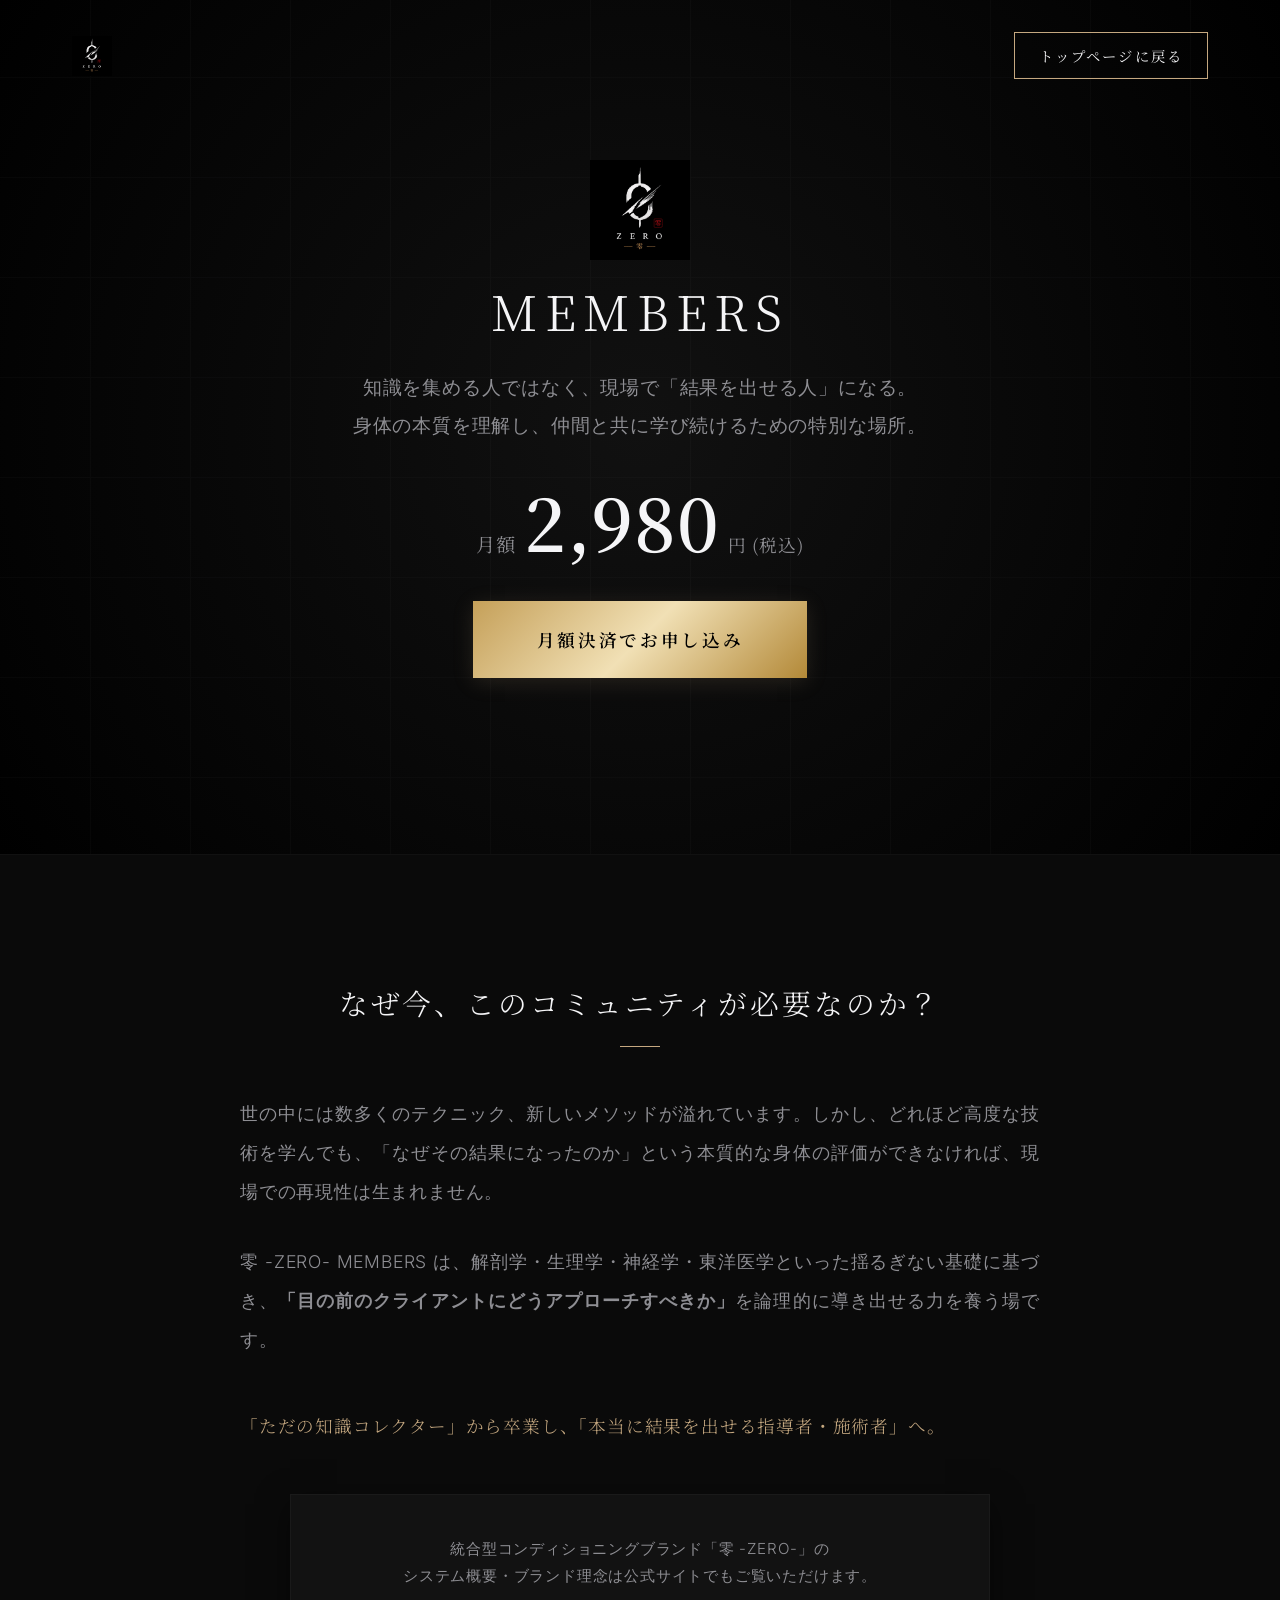
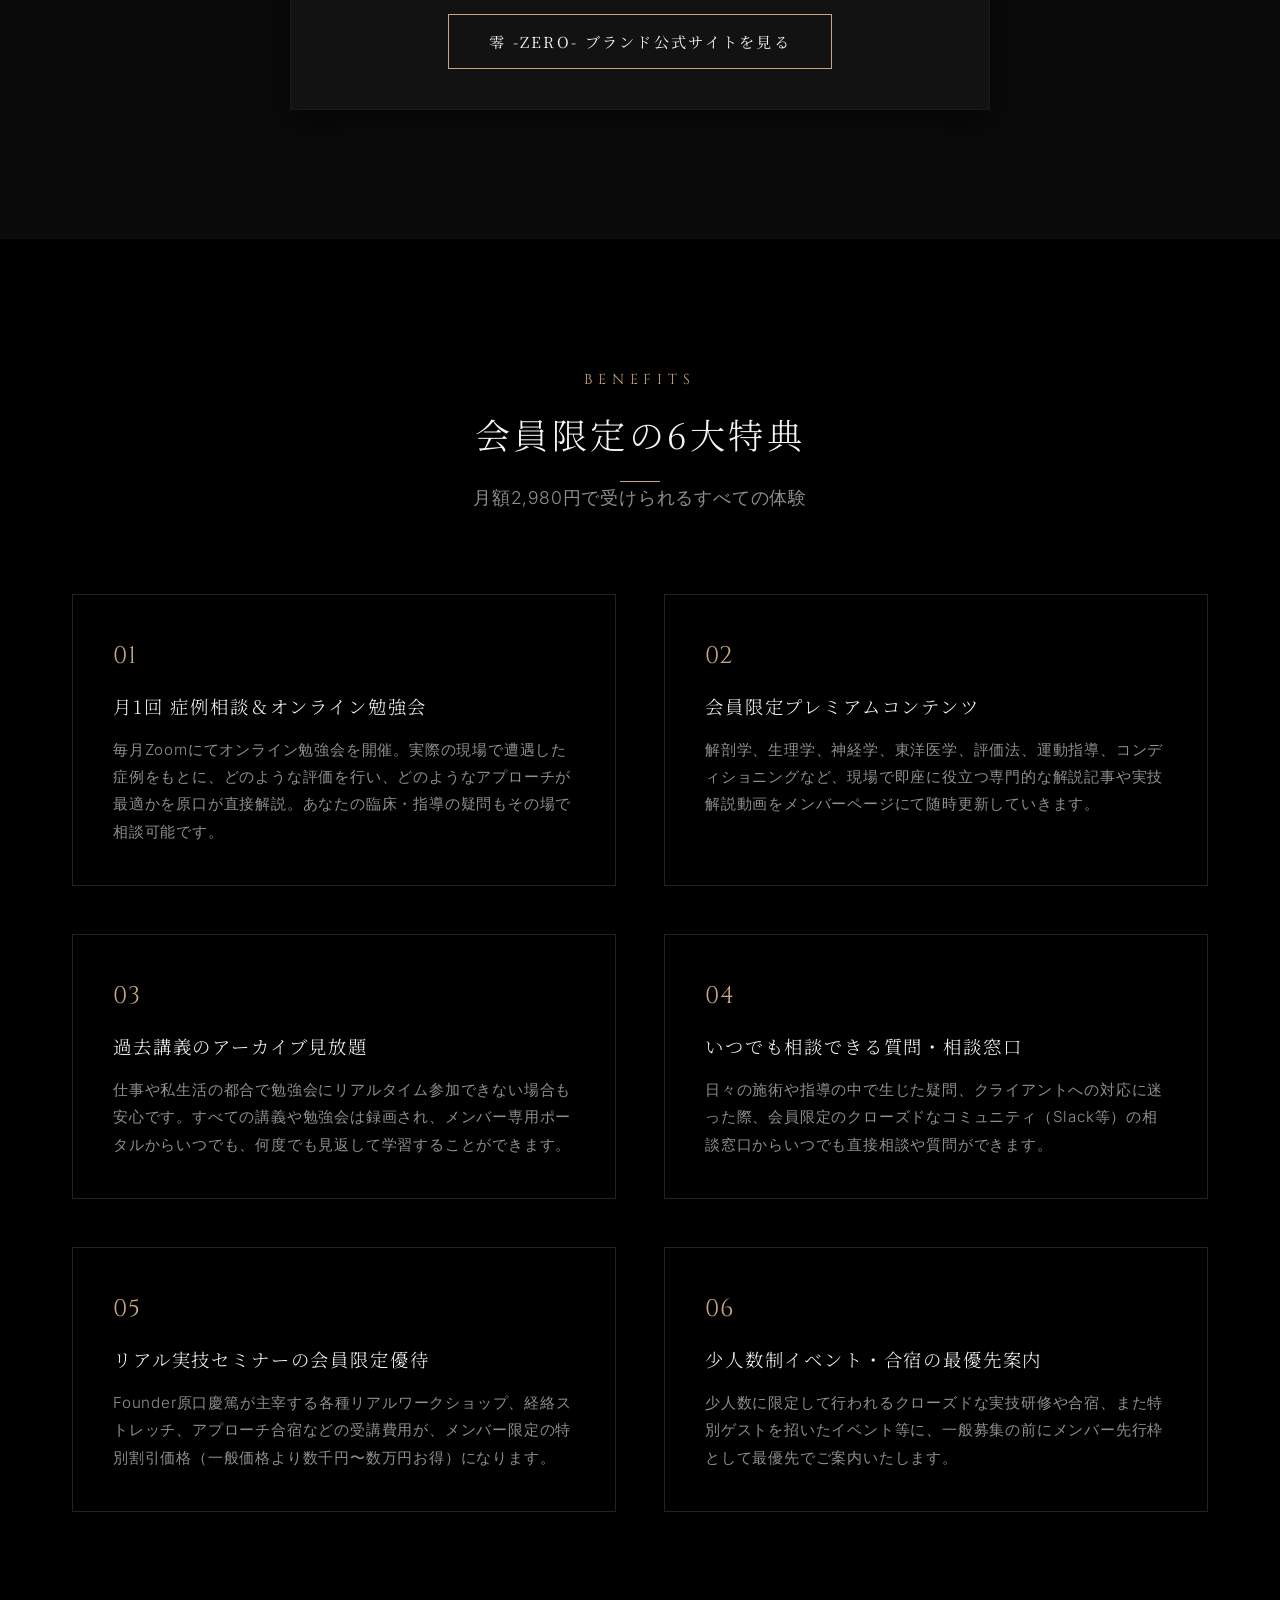
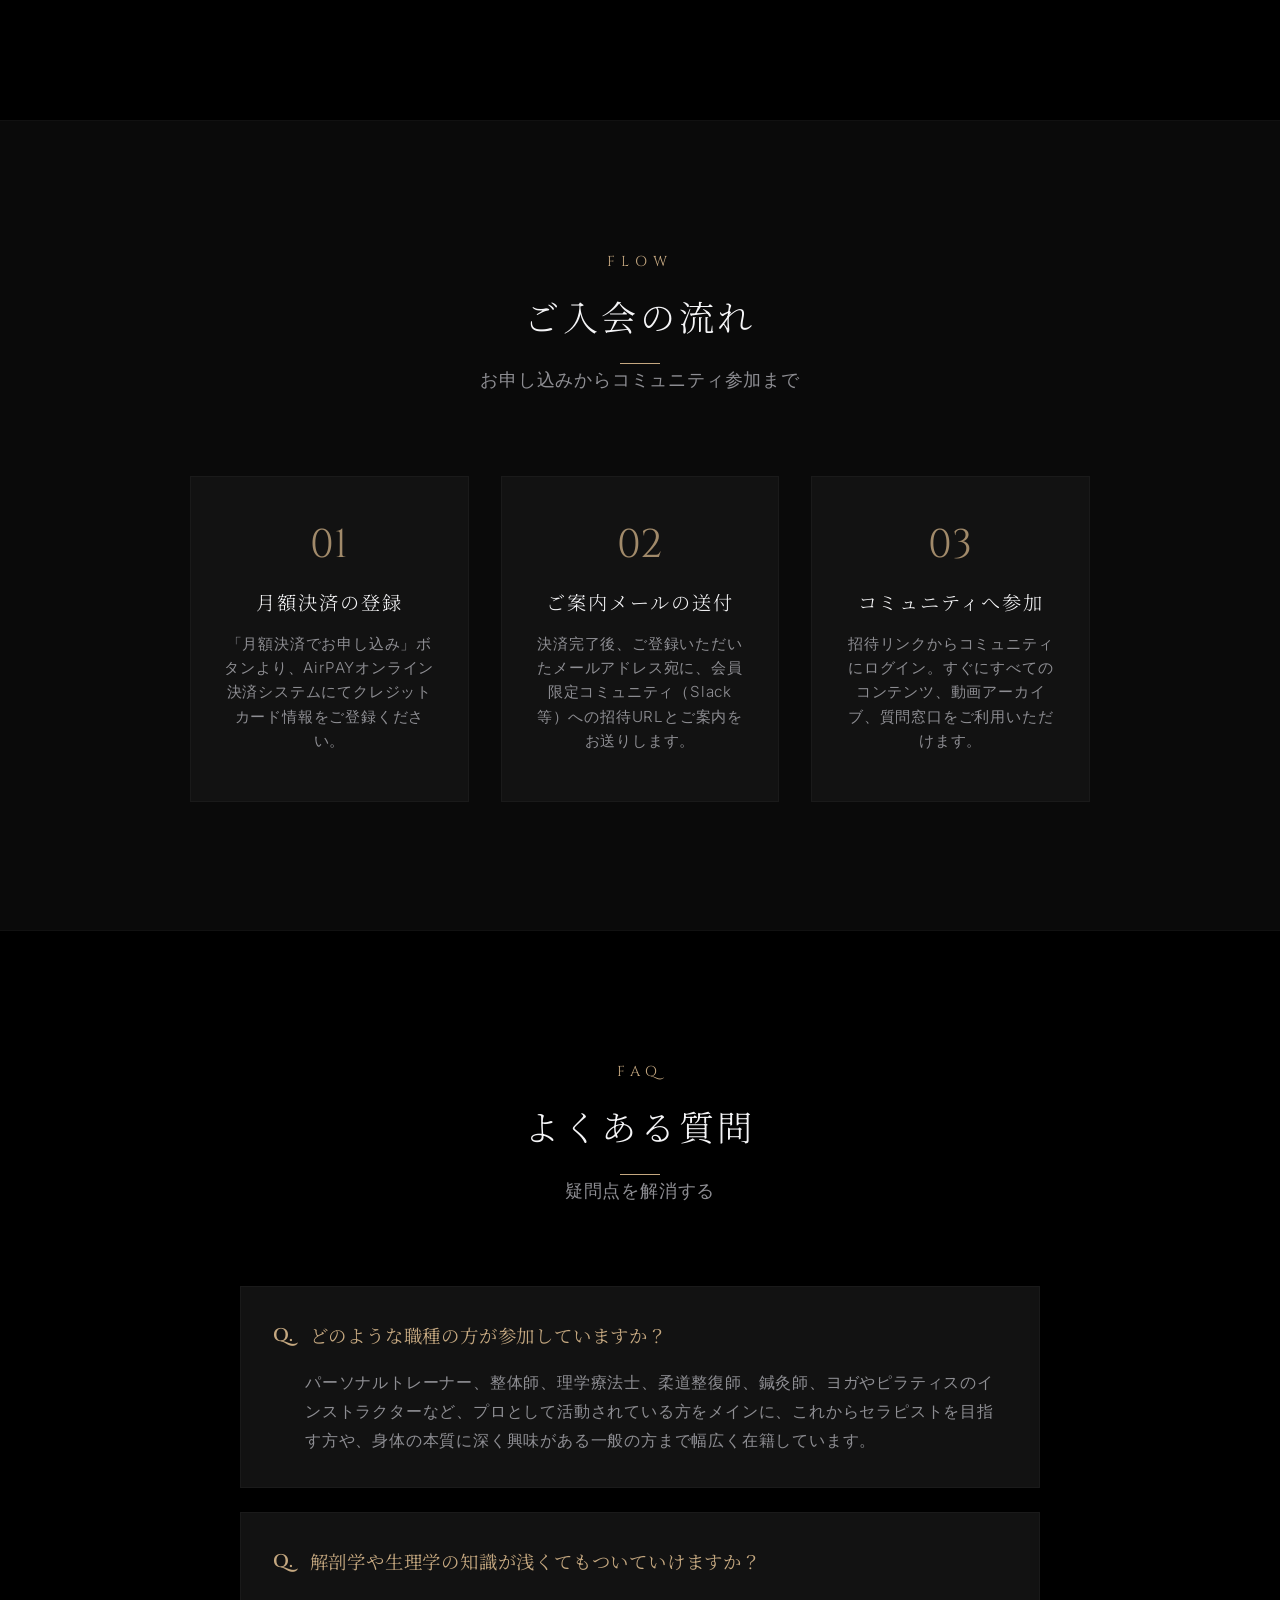
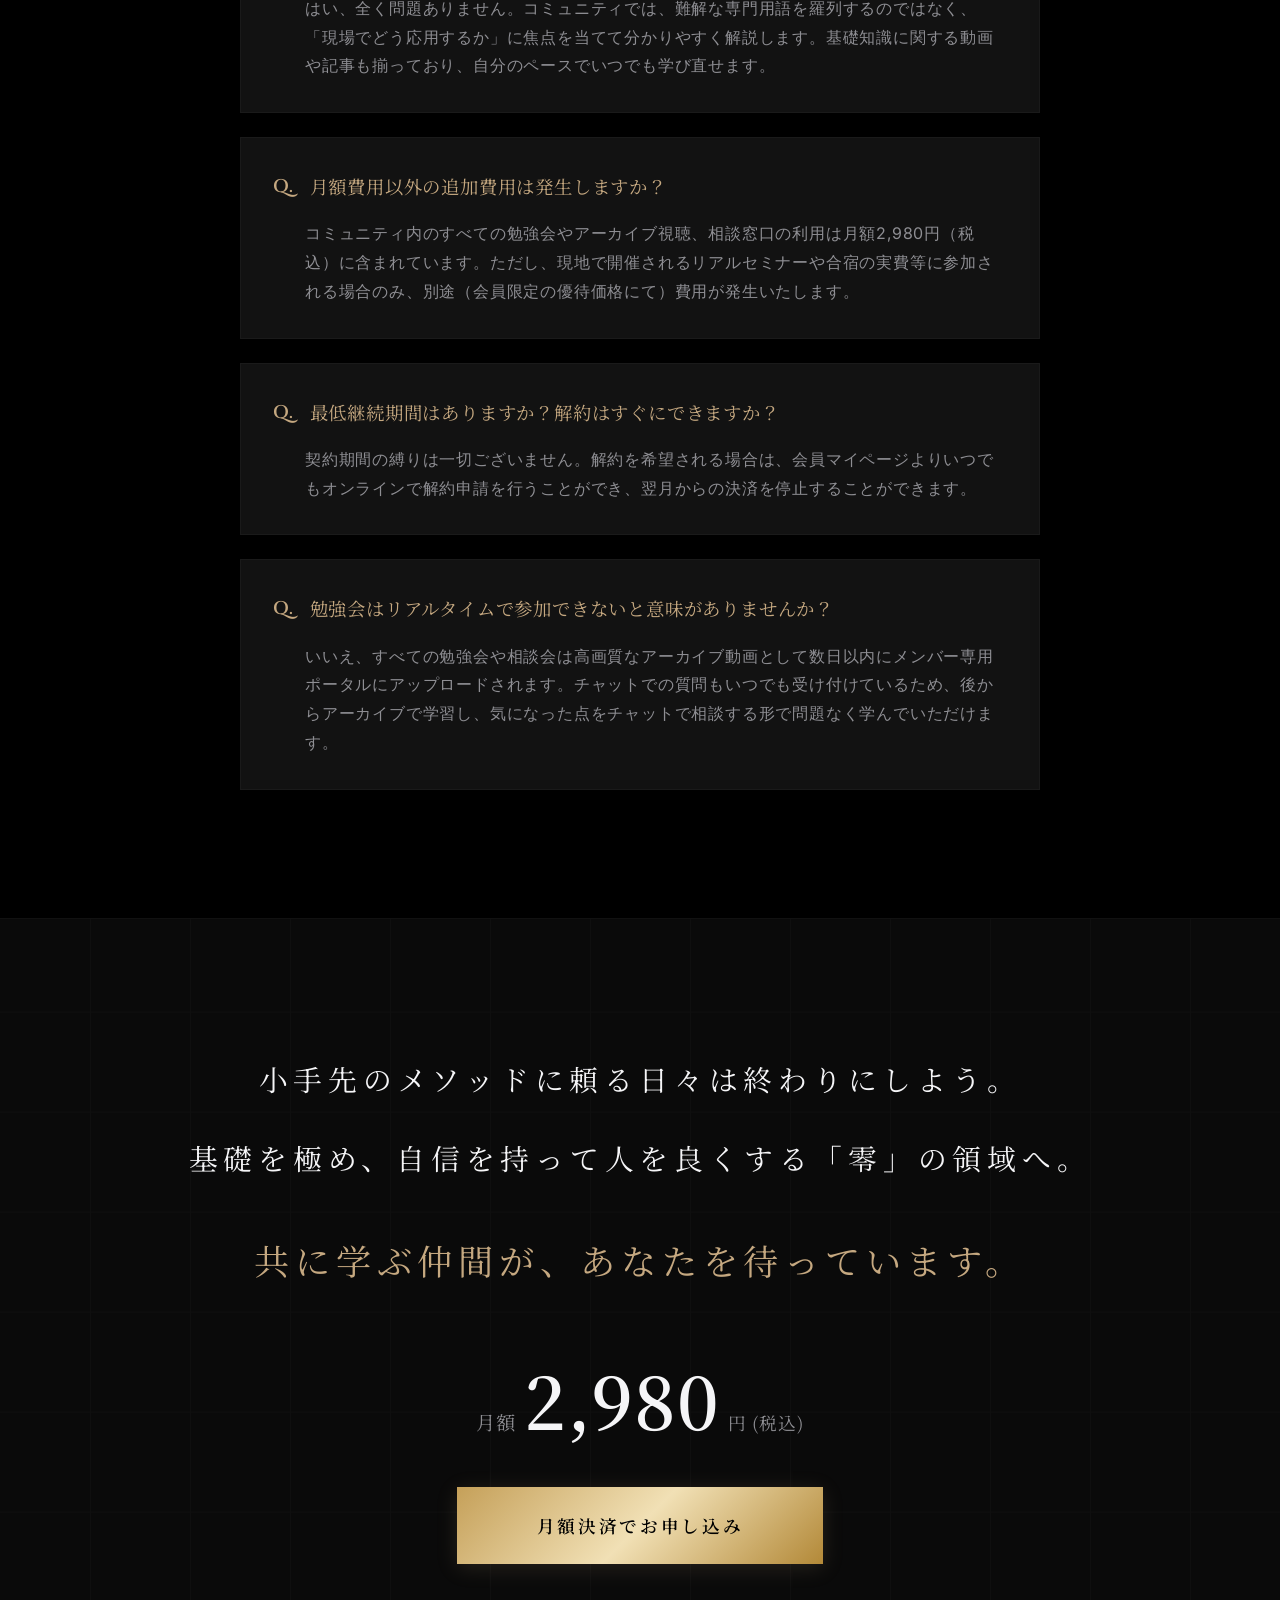
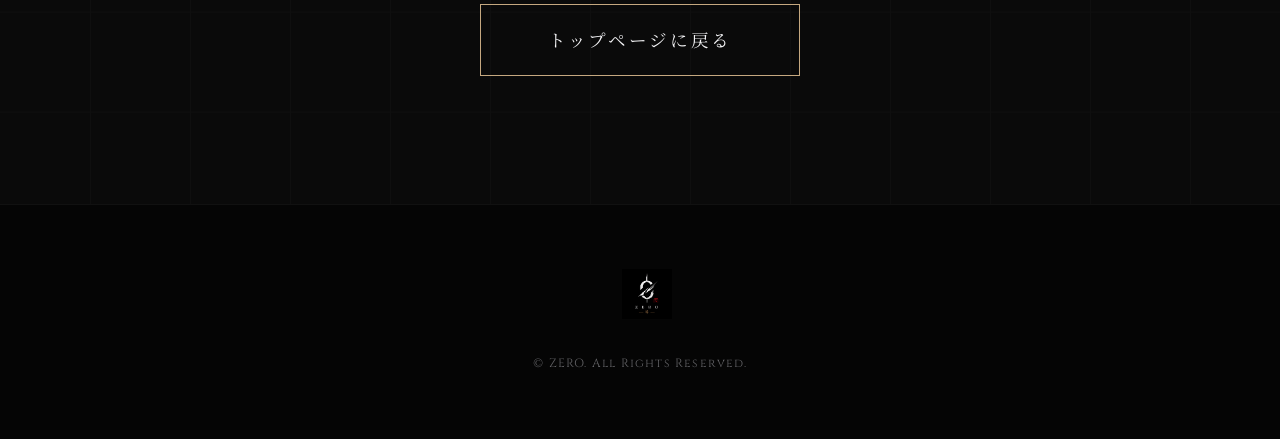
==== members.html @ f076573e "Update Zero LP: add LINE links, US dissection, members subpage, logo, and brand concepts" ====
<!DOCTYPE html>
<html lang="ja">
<head>
    <meta charset="UTF-8">
    <meta name="viewport" content="width=device-width, initial-scale=1.0, maximum-scale=1.0, user-scalable=no">
    <meta name="description" content="零 -ZERO- MEMBERS | 身体を学び、現場で確かな結果を出すための本質的な会員制コミュニティ。月額2,980円で症例相談、勉強会、アーカイブ見放題。">
    <title>零 -ZERO- MEMBERS | 身体の本質を学び 結果を出せる人へ</title>
    
    <!-- Link Stylesheet -->
    <link rel="stylesheet" href="style.css">
    
    <!-- Subpage Custom Styles -->
    <style>
        /* FAQ Section Specifics */
        .faq-container {
            max-width: 800px;
            margin: 0 auto;
            display: flex;
            flex-direction: column;
            gap: 1.5rem;
        }
        .faq-item {
            background: var(--bg-card);
            border: 1px solid #1a1a1a;
            padding: 2rem;
            transition: var(--transition-smooth);
        }
        .faq-item:hover {
            border-color: rgba(197, 168, 128, 0.3);
            background-color: var(--bg-card-hover);
        }
        .faq-question {
            font-family: var(--font-serif);
            font-size: 1.15rem;
            color: var(--gold-primary);
            margin-bottom: 1rem;
            display: flex;
            align-items: flex-start;
            gap: 1rem;
        }
        .faq-question-icon {
            font-family: var(--font-eng);
            font-weight: 600;
            color: var(--gold-primary);
        }
        .faq-answer {
            font-size: 1rem;
            color: var(--text-sub);
            line-height: 1.8;
            padding-left: 2rem;
        }

        /* Onboarding Flow Specifics */
        .flow-container {
            max-width: 900px;
            margin: 0 auto;
            display: grid;
            grid-template-columns: repeat(3, 1fr);
            gap: 2rem;
            position: relative;
        }
        .flow-step {
            background: var(--bg-card);
            border: 1px solid #1a1a1a;
            padding: 3rem 2rem;
            text-align: center;
            position: relative;
            transition: var(--transition-smooth);
        }
        .flow-step:hover {
            border-color: rgba(197, 168, 128, 0.3);
            transform: translateY(-4px);
        }
        .flow-step-num {
            font-family: var(--font-eng);
            font-size: 2.5rem;
            font-weight: 300;
            color: var(--gold-primary);
            opacity: 0.8;
            margin-bottom: 1.5rem;
            display: block;
            line-height: 1;
        }
        .flow-step-title {
            font-family: var(--font-serif);
            font-size: 1.2rem;
            color: var(--text-main);
            margin-bottom: 1rem;
        }
        .flow-step-desc {
            font-size: 0.95rem;
            color: var(--text-sub);
            line-height: 1.6;
        }

        /* Hero details adjustments */
        .members-hero {
            padding-top: 10rem;
            padding-bottom: 6rem;
            text-align: center;
            position: relative;
            background: radial-gradient(circle at center, #111111 0%, #000000 100%);
            border-bottom: 1px solid #111;
        }

        /* Responsive fixes for subpage */
        @media (max-width: 768px) {
            .flow-container {
                grid-template-columns: 1fr;
                gap: 1.5rem;
            }
            .faq-answer {
                padding-left: 0;
            }
            .members-hero {
                padding-top: 8rem;
                padding-bottom: 4rem;
            }
        }
    </style>
</head>
<body>

    <!-- ==========================================================================
         HEADER
         ========================================================================== -->
    <header style="position: absolute; top: 0; left: 0; width: 100%; z-index: 10; padding: 2rem 0;">
        <div class="container" style="display: flex; justify-content: space-between; align-items: center;">
            <a href="index.html" style="display: flex; align-items: center;">
                <img src="./S__96075780.jpg" alt="零 -ZERO-" class="logo-img">
            </a>
            <div>
                <a href="index.html" class="btn-outline" style="padding: 0.6rem 1.5rem; font-size: 0.9rem; border-width: 1px;">トップページに戻る</a>
            </div>
        </div>
    </header>

    <!-- ==========================================================================
         HERO SECTION
         ========================================================================== -->
    <section class="members-hero">
        <div class="grid-accent"></div>
        <div class="container">
            <div class="community-header reveal">
                <div style="margin-bottom: 1.5rem;">
                    <img src="./S__96075780.jpg" alt="零 -ZERO-" class="logo-img-large">
                </div>
                <h1 style="font-size: 3rem; font-weight: 300; line-height: 1.4; letter-spacing: 0.15em; margin-bottom: 1.5rem; margin-top: -1rem;">
                    MEMBERS
                </h1>
                <p class="community-sub-title" style="font-size: 1.2rem; max-width: 700px; margin: 0 auto 2.5rem auto; line-height: 2;">
                    知識を集める人ではなく、現場で「結果を出せる人」になる。<br>
                    身体の本質を理解し、仲間と共に学び続けるための特別な場所。
                </p>
                
                <div class="members-price-box" style="margin-bottom: 2.5rem;">
                    <span class="members-price-label">月額</span>
                    <span class="members-price-value" style="font-size: 4.5rem; color: var(--text-main);">2,980</span>
                    <span class="members-price-period">円 (税込)</span>
                </div>

                <div style="margin-top: 1.5rem;">
                    <a href="https://web.online.airpayment.jp/payment?planId=PL9agPQKnJG0fx8stl" class="btn-gold" style="padding: 1.4rem 4rem;">月額決済でお申し込み</a>
                </div>
            </div>
        </div>
    </section>

    <!-- ==========================================================================
         PHILOSOPHY INTRO
         ========================================================================== -->
    <section class="section-deep" style="border-bottom: 1px solid #111;">
        <div class="container">
            <div style="max-width: 800px; margin: 0 auto; text-align: center;" class="reveal">
                <h2 style="font-size: 1.8rem; margin-bottom: 3rem;">なぜ今、このコミュニティが必要なのか？</h2>
                <p style="font-size: 1.1rem; line-height: 2.2; text-align: justify; text-justify: inter-character; margin-bottom: 2rem;">
                    世の中には数多くのテクニック、新しいメソッドが溢れています。しかし、どれほど高度な技術を学んでも、「なぜその結果になったのか」という本質的な身体の評価ができなければ、現場での再現性は生まれません。
                </p>
                <p style="font-size: 1.1rem; line-height: 2.2; text-align: justify; text-justify: inter-character; margin-bottom: 2rem;">
                    零 -ZERO- MEMBERS は、解剖学・生理学・神経学・東洋医学といった揺るぎない基礎に基づき、<strong>「目の前のクライアントにどうアプローチすべきか」</strong>を論理的に導き出せる力を養う場です。
                </p>
                <p style="font-size: 1.1rem; line-height: 2.2; text-align: justify; text-justify: inter-character; color: var(--gold-primary); font-family: var(--font-serif); margin-top: 3rem; margin-bottom: 3rem;">
                    「ただの知識コレクター」から卒業し、「本当に結果を出せる指導者・施術者」へ。
                </p>
                
                <div style="background: var(--bg-card); border: 1px solid #1a1a1a; padding: 2.5rem; margin: 3rem auto 0 auto; max-width: 700px; text-align: center; box-shadow: 0 10px 30px rgba(0,0,0,0.5);" class="reveal">
                    <p style="font-size: 0.95rem; color: var(--text-sub); margin-bottom: 1.5rem; line-height: 1.8;">
                        統合型コンディショニングブランド「零 -ZERO-」の<br>
                        システム概要・ブランド理念は公式サイトでもご覧いただけます。
                    </p>
                    <a href="https://noriatsu3377-hue.github.io/ZERO/" target="_blank" rel="noopener noreferrer" class="btn-outline" style="padding: 0.8rem 2.5rem; font-size: 0.95rem; border-width: 1px;">
                        零 -ZERO- ブランド公式サイトを見る
                    </a>
                </div>
            </div>
        </div>
    </section>

    <!-- ==========================================================================
         BENEFITS DETAILS SECTION
         ========================================================================== -->
    <section class="section-dark" style="border-bottom: 1px solid #111;">
        <div class="container">
            <div class="community-header reveal">
                <div class="community-section-label">BENEFITS</div>
                <h2>会員限定の6大特典</h2>
                <p class="community-sub-title">月額2,980円で受けられるすべての体験</p>
            </div>

            <div class="members-grid">
                <!-- Benefit 1 -->
                <div class="member-benefit-card reveal">
                    <span class="member-benefit-num">01</span>
                    <h4 class="member-benefit-title">月1回 症例相談＆オンライン勉強会</h4>
                    <p class="member-benefit-desc">
                        毎月Zoomにてオンライン勉強会を開催。実際の現場で遭遇した症例をもとに、どのような評価を行い、どのようなアプローチが最適かを原口が直接解説。あなたの臨床・指導の疑問もその場で相談可能です。
                    </p>
                </div>
                
                <!-- Benefit 2 -->
                <div class="member-benefit-card reveal reveal-delay-1">
                    <span class="member-benefit-num">02</span>
                    <h4 class="member-benefit-title">会員限定プレミアムコンテンツ</h4>
                    <p class="member-benefit-desc">
                        解剖学、生理学、神経学、東洋医学、評価法、運動指導、コンディショニングなど、現場で即座に役立つ専門的な解説記事や実技解説動画をメンバーページにて随時更新していきます。
                    </p>
                </div>
                
                <!-- Benefit 3 -->
                <div class="member-benefit-card reveal">
                    <span class="member-benefit-num">03</span>
                    <h4 class="member-benefit-title">過去講義のアーカイブ見放題</h4>
                    <p class="member-benefit-desc">
                        仕事や私生活の都合で勉強会にリアルタイム参加できない場合も安心です。すべての講義や勉強会は録画され、メンバー専用ポータルからいつでも、何度でも見返して学習することができます。
                    </p>
                </div>
                
                <!-- Benefit 4 -->
                <div class="member-benefit-card reveal reveal-delay-1">
                    <span class="member-benefit-num">04</span>
                    <h4 class="member-benefit-title">いつでも相談できる質問・相談窓口</h4>
                    <p class="member-benefit-desc">
                        日々の施術や指導の中で生じた疑問、クライアントへの対応に迷った際、会員限定のクローズドなコミュニティ（Slack等）の相談窓口からいつでも直接相談や質問ができます。
                    </p>
                </div>
                
                <!-- Benefit 5 -->
                <div class="member-benefit-card reveal">
                    <span class="member-benefit-num">05</span>
                    <h4 class="member-benefit-title">リアル実技セミナーの会員限定優待</h4>
                    <p class="member-benefit-desc">
                        Founder原口慶篤が主宰する各種リアルワークショップ、経絡ストレッチ、アプローチ合宿などの受講費用が、メンバー限定の特別割引価格（一般価格より数千円〜数万円お得）になります。
                    </p>
                </div>
                
                <!-- Benefit 6 -->
                <div class="member-benefit-card reveal reveal-delay-1">
                    <span class="member-benefit-num">06</span>
                    <h4 class="member-benefit-title">少人数制イベント・合宿の最優先案内</h4>
                    <p class="member-benefit-desc">
                        少人数に限定して行われるクローズドな実技研修や合宿、また特別ゲストを招いたイベント等に、一般募集の前にメンバー先行枠として最優先でご案内いたします。
                    </p>
                </div>
            </div>
        </div>
    </section>

    <!-- ==========================================================================
         ONBOARDING FLOW
         ========================================================================== -->
    <section class="section-deep" style="border-bottom: 1px solid #111;">
        <div class="container">
            <div class="community-header reveal">
                <div class="community-section-label">FLOW</div>
                <h2>ご入会の流れ</h2>
                <p class="community-sub-title">お申し込みからコミュニティ参加まで</p>
            </div>

            <div class="flow-container reveal">
                <!-- Step 1 -->
                <div class="flow-step">
                    <span class="flow-step-num">01</span>
                    <h3 class="flow-step-title">月額決済の登録</h3>
                    <p class="flow-step-desc">
                        「月額決済でお申し込み」ボタンより、AirPAYオンライン決済システムにてクレジットカード情報をご登録ください。
                    </p>
                </div>

                <!-- Step 2 -->
                <div class="flow-step">
                    <span class="flow-step-num">02</span>
                    <h3 class="flow-step-title">ご案内メールの送付</h3>
                    <p class="flow-step-desc">
                        決済完了後、ご登録いただいたメールアドレス宛に、会員限定コミュニティ（Slack等）への招待URLとご案内をお送りします。
                    </p>
                </div>

                <!-- Step 3 -->
                <div class="flow-step">
                    <span class="flow-step-num">03</span>
                    <h3 class="flow-step-title">コミュニティへ参加</h3>
                    <p class="flow-step-desc">
                        招待リンクからコミュニティにログイン。すぐにすべてのコンテンツ、動画アーカイブ、質問窓口をご利用いただけます。
                    </p>
                </div>
            </div>
        </div>
    </section>

    <!-- ==========================================================================
         FAQ SECTION
         ========================================================================== -->
    <section class="section-dark" style="border-bottom: 1px solid #111;">
        <div class="container">
            <div class="community-header reveal">
                <div class="community-section-label">FAQ</div>
                <h2>よくある質問</h2>
                <p class="community-sub-title">疑問点を解消する</p>
            </div>

            <div class="faq-container reveal">
                <!-- Item 1 -->
                <div class="faq-item">
                    <div class="faq-question">
                        <span class="faq-question-icon">Q.</span>
                        <span>どのような職種の方が参加していますか？</span>
                    </div>
                    <div class="faq-answer">
                        パーソナルトレーナー、整体師、理学療法士、柔道整復師、鍼灸師、ヨガやピラティスのインストラクターなど、プロとして活動されている方をメインに、これからセラピストを目指す方や、身体の本質に深く興味がある一般の方まで幅広く在籍しています。
                    </div>
                </div>

                <!-- Item 2 -->
                <div class="faq-item">
                    <div class="faq-question">
                        <span class="faq-question-icon">Q.</span>
                        <span>解剖学や生理学の知識が浅くてもついていけますか？</span>
                    </div>
                    <div class="faq-answer">
                        はい、全く問題ありません。コミュニティでは、難解な専門用語を羅列するのではなく、「現場でどう応用するか」に焦点を当てて分かりやすく解説します。基礎知識に関する動画や記事も揃っており、自分のペースでいつでも学び直せます。
                    </div>
                </div>

                <!-- Item 3 -->
                <div class="faq-item">
                    <div class="faq-question">
                        <span class="faq-question-icon">Q.</span>
                        <span>月額費用以外の追加費用は発生しますか？</span>
                    </div>
                    <div class="faq-answer">
                        コミュニティ内のすべての勉強会やアーカイブ視聴、相談窓口の利用は月額2,980円（税込）に含まれています。ただし、現地で開催されるリアルセミナーや合宿の実費等に参加される場合のみ、別途（会員限定の優待価格にて）費用が発生いたします。
                    </div>
                </div>

                <!-- Item 4 -->
                <div class="faq-item">
                    <div class="faq-question">
                        <span class="faq-question-icon">Q.</span>
                        <span>最低継続期間はありますか？解約はすぐにできますか？</span>
                    </div>
                    <div class="faq-answer">
                        契約期間の縛りは一切ございません。解約を希望される場合は、会員マイページよりいつでもオンラインで解約申請を行うことができ、翌月からの決済を停止することができます。
                    </div>
                </div>

                <!-- Item 5 -->
                <div class="faq-item">
                    <div class="faq-question">
                        <span class="faq-question-icon">Q.</span>
                        <span>勉強会はリアルタイムで参加できないと意味がありませんか？</span>
                    </div>
                    <div class="faq-answer">
                        いいえ、すべての勉強会や相談会は高画質なアーカイブ動画として数日以内にメンバー専用ポータルにアップロードされます。チャットでの質問もいつでも受け付けているため、後からアーカイブで学習し、気になった点をチャットで相談する形で問題なく学んでいただけます。
                    </div>
                </div>
            </div>
        </div>
    </section>

    <!-- ==========================================================================
         CLOSING & FINAL CTA
         ========================================================================== -->
    <section class="section-deep">
        <div class="grid-accent"></div>
        <div class="container" style="text-align: center;">
            <div class="closing-box reveal" style="border: none; background: transparent; padding: 0;">
                <div class="closing-message">
                    <span>小手先のメソッドに頼る日々は終わりにしよう。</span>
                    <span>基礎を極め、自信を持って人を良くする「零」の領域へ。</span>
                    <span style="font-size: 2.2rem; color: var(--gold-primary); font-family: var(--font-serif); margin-top: 2rem; display: block;">共に学ぶ仲間が、あなたを待っています。</span>
                </div>

                <div class="members-price-box" style="margin-bottom: 3rem; justify-content: center;">
                    <span class="members-price-label">月額</span>
                    <span class="members-price-value" style="font-size: 4.5rem; color: var(--text-main);">2,980</span>
                    <span class="members-price-period">円 (税込)</span>
                </div>
                
                <div class="closing-cta-group reveal reveal-delay-1" style="flex-direction: column; align-items: center; gap: 1rem;">
                    <a href="https://web.online.airpayment.jp/payment?planId=PL9agPQKnJG0fx8stl" class="btn-gold" style="padding: 1.4rem 5rem;">月額決済でお申し込み</a>
                    <a href="index.html" class="btn-outline" style="margin-top: 1.5rem; width: 100%; max-width: 320px;">トップページに戻る</a>
                </div>
            </div>
        </div>
    </section>

    <!-- ==========================================================================
         FOOTER
         ========================================================================== -->
    <footer>
        <div class="container">
            <div class="footer-logo" style="margin-bottom: 1.5rem;">
                <img src="./S__96075780.jpg" alt="零 -ZERO-" style="height: 50px; width: auto; object-fit: contain;">
            </div>
            <div class="footer-copyright">
                &copy; ZERO. All Rights Reserved.
            </div>
        </div>
    </footer>

    <!-- Link Interaction Script -->
    <script src="script.js"></script>
</body>
</html>
---- style.css ----
@import url('https://fonts.googleapis.com/css2?family=Cinzel:wght@300;400;600;700&family=Inter:wght@300;400;500;600&family=Noto+Serif+JP:wght@200;300;400;600;700&display=swap');

/* ==========================================================================
   DESIGN TOKENS & VARIABLES
   ========================================================================== */
:root {
    /* Colors */
    --bg-pure: #000000;
    --bg-dark: #0a0a0a;
    --bg-card: #121212;
    --bg-card-hover: #181818;
    
    --text-main: #f5f5f7;
    --text-sub: #8e8e93;
    --text-muted: #636366;
    
    /* Gold Accents */
    --gold-primary: #c5a880; /* Champagne Gold */
    --gold-accent: #e5cf92;  /* Highlight Gold */
    --gold-dark: #8a6f27;    /* Deep Gold */
    --gold-glow: rgba(197, 168, 128, 0.15);
    --gold-gradient: linear-gradient(135deg, #c5a059 0%, #f1e0b5 50%, #b38938 100%);
    --gold-gradient-hover: linear-gradient(135deg, #d8b875 0%, #f7ebd0 50%, #cba453 100%);
    --gold-gradient-border: linear-gradient(135deg, #b38938 0%, #f1e0b5 50%, #b38938 100%);
    
    /* Fonts */
    --font-serif: 'Noto Serif JP', 'Cinzel', serif;
    --font-sans: 'Inter', 'Noto Sans JP', sans-serif;
    --font-eng: 'Cinzel', serif;
    
    /* Spacing */
    --space-xs: 0.5rem;
    --space-sm: 1rem;
    --space-md: 2rem;
    --space-lg: 4rem;
    --space-xl: 8rem;
    --space-xxl: 12rem;
    
    /* Transitions */
    --transition-smooth: all 0.8s cubic-bezier(0.16, 1, 0.3, 1);
    --transition-button: all 0.3s cubic-bezier(0.25, 0.8, 0.25, 1);
}

/* ==========================================================================
   BASE & RESET
   ========================================================================== */
*, *::before, *::after {
    box-sizing: border-box;
    margin: 0;
    padding: 0;
}

html {
    font-size: 16px;
    scroll-behavior: smooth;
    background-color: var(--bg-pure);
    color: var(--text-main);
    font-family: var(--font-sans);
    line-height: 1.8;
    letter-spacing: 0.05em;
    -webkit-font-smoothing: antialiased;
}

body {
    overflow-x: hidden;
    background-color: var(--bg-pure);
}

/* Scrollbar Customization */
::-webkit-scrollbar {
    width: 6px;
}
::-webkit-scrollbar-track {
    background: var(--bg-pure);
}
::-webkit-scrollbar-thumb {
    background: #222;
    border-radius: 3px;
}
::-webkit-scrollbar-thumb:hover {
    background: var(--gold-primary);
}

/* ==========================================================================
   TYPOGRAPHY
   ========================================================================== */
h1, h2, h3, h4, h5, h6 {
    font-family: var(--font-serif);
    font-weight: 300;
    line-height: 1.4;
    letter-spacing: 0.1em;
}

h2 {
    font-size: 2.2rem;
    color: var(--text-main);
    position: relative;
    padding-bottom: 1.5rem;
}

h2::after {
    content: '';
    position: absolute;
    bottom: 0;
    left: 50%;
    transform: translateX(-50%);
    width: 40px;
    height: 1px;
    background: var(--gold-primary);
}

.text-gold {
    color: var(--gold-primary);
    background: var(--gold-gradient);
    -webkit-background-clip: text;
    -webkit-text-fill-color: transparent;
}

p {
    font-weight: 300;
    color: var(--text-sub);
}

a {
    color: inherit;
    text-decoration: none;
    transition: var(--transition-button);
}

.logo-img {
    height: 40px;
    width: auto;
    object-fit: contain;
    transition: var(--transition-button);
}

.logo-img:hover {
    opacity: 0.8;
}

.logo-img-large {
    height: 100px;
    width: auto;
    object-fit: contain;
}

/* ==========================================================================
   LAYOUT COMPONENTS
   ========================================================================== */
.container {
    max-width: 1200px;
    margin: 0 auto;
    padding: 0 2rem;
    position: relative;
}

section {
    padding: var(--space-xl) 0;
    position: relative;
    overflow: hidden;
}

/* Section Background Variations */
.section-dark {
    background-color: var(--bg-pure);
}

.section-deep {
    background-color: var(--bg-dark);
}

/* Japanese Atmosphere Grid Accent */
.grid-accent {
    position: absolute;
    top: 0;
    left: 0;
    width: 100%;
    height: 100%;
    pointer-events: none;
    opacity: 0.02;
    background-image: 
        linear-gradient(90deg, var(--text-main) 1px, transparent 1px),
        linear-gradient(var(--text-main) 1px, transparent 1px);
    background-size: 100px 100px;
    background-position: center;
}

/* ==========================================================================
   OPENING CINEMATIC ANIMATION
   ========================================================================== */
#opening-overlay {
    position: fixed;
    top: 0;
    left: 0;
    width: 100vw;
    height: 100vh;
    background-color: #000000;
    z-index: 10000;
    display: flex;
    align-items: center;
    justify-content: center;
    transition: opacity 1.5s cubic-bezier(0.25, 1, 0.5, 1);
}

#opening-overlay.fade-out {
    opacity: 0;
    pointer-events: none;
}

.opening-text-container {
    text-align: center;
    position: relative;
    width: 80%;
    max-width: 600px;
    height: 150px;
    display: flex;
    align-items: center;
    justify-content: center;
}

.opening-phrase {
    position: absolute;
    opacity: 0;
    transform: translateY(20px);
    transition: opacity 0.8s cubic-bezier(0.25, 1, 0.5, 1), transform 0.8s cubic-bezier(0.25, 1, 0.5, 1);
    font-family: var(--font-serif);
    font-size: 1.5rem;
    font-weight: 200;
    letter-spacing: 0.3em;
    color: var(--text-main);
    white-space: nowrap;
    text-align: center;
}

.opening-phrase.active {
    opacity: 1;
    transform: translateY(0);
}

.opening-phrase.fade-prev {
    opacity: 0;
    transform: translateY(-20px);
}

/* ==========================================================================
   FIRST VIEW (FV)
   ========================================================================== */
#first-view {
    height: 100vh;
    min-height: 700px;
    display: flex;
    align-items: center;
    justify-content: center;
    text-align: center;
    background: radial-gradient(circle at center, #151515 0%, #000000 100%);
    position: relative;
}

#first-view::before {
    content: '';
    position: absolute;
    top: 0;
    left: 0;
    width: 100%;
    height: 100%;
    background: radial-gradient(circle at center, rgba(197, 168, 128, 0.03) 0%, transparent 70%);
    pointer-events: none;
}

.fv-content {
    z-index: 2;
    display: flex;
    flex-direction: column;
    align-items: center;
    gap: 3.5rem;
}

.fv-brand {
    font-family: var(--font-serif);
    font-size: 1.2rem;
    font-weight: 300;
    letter-spacing: 0.6em;
    color: var(--gold-primary);
    text-indent: 0.6em; /* Adjust for centering with letter-spacing */
    position: relative;
    padding-bottom: 0.5rem;
}

.fv-brand::after {
    content: '';
    position: absolute;
    bottom: 0;
    left: 50%;
    transform: translateX(-50%);
    width: 20px;
    height: 1px;
    background: var(--gold-primary);
}

.fv-main-title {
    font-size: 3.8rem;
    font-weight: 300;
    line-height: 1.6;
    letter-spacing: 0.25em;
    color: var(--text-main);
    text-indent: 0.25em;
}

.fv-sub-title {
    font-size: 1.1rem;
    font-weight: 300;
    line-height: 2.2;
    letter-spacing: 0.15em;
    color: var(--text-sub);
}

.fv-sub-title p {
    margin-bottom: 1.2rem;
}

.fv-sub-title p:last-child {
    margin-bottom: 0;
}

.scroll-indicator {
    position: absolute;
    bottom: 3rem;
    left: 50%;
    transform: translateX(-50%);
    display: flex;
    flex-direction: column;
    align-items: center;
    gap: 1rem;
    font-family: var(--font-eng);
    font-size: 0.75rem;
    letter-spacing: 0.3em;
    color: var(--text-muted);
}

.scroll-line {
    width: 1px;
    height: 60px;
    background: linear-gradient(to bottom, var(--gold-primary), transparent);
    animation: scrollLineAnim 2s infinite cubic-bezier(0.16, 1, 0.3, 1);
    transform-origin: top;
}

@keyframes scrollLineAnim {
    0% {
        transform: scaleY(0);
        opacity: 0;
    }
    50% {
        transform: scaleY(1);
        opacity: 0.5;
    }
    100% {
        transform: scaleY(1);
        transform-origin: bottom;
        opacity: 0;
    }
}

/* ==========================================================================
   BUTTONS (CTA)
   ========================================================================== */
.btn-gold {
    display: inline-flex;
    align-items: center;
    justify-content: center;
    background: var(--gold-gradient);
    color: #000000;
    padding: 1.2rem 3rem;
    font-family: var(--font-serif);
    font-size: 1.1rem;
    font-weight: 600;
    letter-spacing: 0.15em;
    border: none;
    border-radius: 0;
    cursor: pointer;
    box-shadow: 0 4px 20px var(--gold-glow);
    transition: var(--transition-button);
    position: relative;
    overflow: hidden;
    z-index: 1;
}

.btn-gold::before {
    content: '';
    position: absolute;
    top: 0;
    left: 0;
    width: 100%;
    height: 100%;
    background: var(--gold-gradient-hover);
    z-index: -1;
    opacity: 0;
    transition: opacity 0.3s ease;
}

.btn-gold:hover {
    color: #000;
    transform: translateY(-2px);
    box-shadow: 0 8px 30px rgba(197, 168, 128, 0.3);
}

.btn-gold:hover::before {
    opacity: 1;
}

.btn-outline {
    display: inline-flex;
    align-items: center;
    justify-content: center;
    background: transparent;
    color: var(--text-main);
    padding: 1.2rem 3rem;
    font-family: var(--font-serif);
    font-size: 1.1rem;
    font-weight: 400;
    letter-spacing: 0.15em;
    border: 1px solid var(--gold-primary);
    border-radius: 0;
    cursor: pointer;
    transition: var(--transition-button);
}

.btn-outline:hover {
    background: rgba(197, 168, 128, 0.05);
    color: var(--gold-accent);
    border-color: var(--gold-accent);
    transform: translateY(-2px);
}

/* ==========================================================================
   EMPATHY SECTION
   ========================================================================== */
.empathy-title {
    text-align: center;
    margin-bottom: 5rem;
}

.empathy-grid {
    display: grid;
    grid-template-columns: repeat(2, 1fr);
    gap: 2.5rem;
    max-width: 900px;
    margin: 0 auto 5rem auto;
}

.empathy-card {
    background-color: var(--bg-card);
    border: 1px solid #1a1a1a;
    padding: 2.5rem;
    display: flex;
    gap: 1.5rem;
    transition: var(--transition-smooth);
}

.empathy-card:hover {
    border-color: var(--gold-primary);
    transform: translateY(-4px);
    background-color: var(--bg-card-hover);
    box-shadow: 0 10px 30px rgba(0,0,0,0.5);
}

.empathy-icon {
    color: var(--gold-primary);
    font-family: var(--font-serif);
    font-size: 1.2rem;
    line-height: 1.4;
}

.empathy-text {
    font-size: 1.05rem;
    color: var(--text-main);
    font-weight: 300;
    line-height: 1.6;
}

.empathy-transition-box {
    text-align: center;
    max-width: 800px;
    margin: 0 auto;
    padding: 4rem 2rem;
    border-top: 1px solid #1a1a1a;
    border-bottom: 1px solid #1a1a1a;
    background: linear-gradient(180deg, transparent 0%, rgba(197, 168, 128, 0.02) 50%, transparent 100%);
}

.empathy-lead {
    font-family: var(--font-serif);
    font-size: 1.6rem;
    letter-spacing: 0.2em;
    color: var(--gold-primary);
    margin-bottom: 2rem;
}

.empathy-body {
    font-size: 1.1rem;
    line-height: 2.2;
    color: var(--text-main);
}

.empathy-body span {
    display: block;
    margin-bottom: 1rem;
}
.empathy-body span:last-child {
    margin-bottom: 0;
}

/* ==========================================================================
   FOUNDER SECTION
   ========================================================================== */
.founder-wrapper {
    display: grid;
    grid-template-columns: 5fr 7fr;
    gap: 5rem;
    align-items: center;
}

.founder-img-box {
    position: relative;
    width: 100%;
    aspect-ratio: 3 / 4;
    overflow: hidden;
    border: 1px solid #222;
}

.founder-img-box::before {
    content: '';
    position: absolute;
    top: 10px;
    left: 10px;
    right: 10px;
    bottom: 10px;
    border: 1px solid rgba(197, 168, 128, 0.3);
    pointer-events: none;
    z-index: 2;
}

.founder-img {
    width: 100%;
    height: 100%;
    object-fit: cover;
    filter: grayscale(30%) contrast(1.1);
    transition: var(--transition-smooth);
}

.founder-img-box:hover .founder-img {
    filter: grayscale(0%) contrast(1.05);
    transform: scale(1.03);
}

.founder-meta {
    margin-bottom: 3rem;
}

.founder-label {
    font-family: var(--font-eng);
    font-size: 0.9rem;
    letter-spacing: 0.3em;
    color: var(--gold-primary);
    text-transform: uppercase;
    margin-bottom: 0.5rem;
}

.founder-name-ja {
    font-size: 2.6rem;
    font-weight: 300;
    letter-spacing: 0.2em;
    margin-bottom: 0.5rem;
}

.founder-name-en {
    font-family: var(--font-eng);
    font-size: 1.1rem;
    letter-spacing: 0.2em;
    color: var(--text-sub);
    margin-bottom: 1.5rem;
}

.founder-title-label {
    font-size: 1rem;
    color: var(--text-sub);
    line-height: 1.8;
}

.founder-story {
    margin-bottom: 4rem;
}

.story-heading {
    font-family: var(--font-serif);
    font-size: 1.4rem;
    color: var(--text-main);
    margin-bottom: 2rem;
    position: relative;
    padding-left: 1.5rem;
    border-left: 2px solid var(--gold-primary);
}

.story-paragraph {
    font-size: 1rem;
    line-height: 2.2;
    color: var(--text-sub);
    margin-bottom: 2rem;
}

.story-paragraph:last-child {
    margin-bottom: 0;
}

.story-quote-block {
    background: var(--bg-card);
    border-left: 1px solid var(--gold-primary);
    padding: 2rem;
    margin: 3rem 0;
    font-family: var(--font-serif);
    font-size: 1.25rem;
    line-height: 2;
    color: var(--gold-primary);
}

/* ==========================================================================
   WHY SECTION (CONCEPT ORIGIN)
   ========================================================================== */
.why-title {
    text-align: center;
    margin-bottom: 5rem;
}

.why-content {
    max-width: 800px;
    margin: 0 auto;
}

.why-story-box {
    margin-bottom: 4rem;
}

.why-paragraph {
    font-size: 1.05rem;
    line-height: 2.2;
    color: var(--text-sub);
    margin-bottom: 2.5rem;
}

.why-paragraph:last-child {
    margin-bottom: 0;
}

/* ==========================================================================
   CREDENTIALS (実績) SECTION
   ========================================================================== */
.credentials-title {
    text-align: center;
    margin-bottom: 6rem;
}

.credentials-container {
    display: grid;
    grid-template-columns: repeat(2, 1fr);
    gap: 3rem;
}

.credentials-group {
    background-color: var(--bg-card);
    border: 1px solid #1a1a1a;
    padding: 3rem;
    transition: var(--transition-smooth);
}

.credentials-group:hover {
    border-color: rgba(197, 168, 128, 0.3);
    background-color: var(--bg-card-hover);
}

.credentials-group-title {
    font-family: var(--font-serif);
    font-size: 1.3rem;
    color: var(--gold-primary);
    margin-bottom: 2.5rem;
    padding-bottom: 1rem;
    border-bottom: 1px solid #222;
    display: flex;
    justify-content: space-between;
    align-items: center;
}

.credentials-list {
    list-style: none;
    display: flex;
    flex-direction: column;
    gap: 1.5rem;
}

.credentials-item {
    font-size: 0.95rem;
    color: var(--text-main);
    display: flex;
    align-items: flex-start;
    gap: 1rem;
    line-height: 1.6;
}

.credentials-item::before {
    content: "▫";
    color: var(--gold-primary);
    font-size: 0.8rem;
    margin-top: 0.1rem;
}

/* ==========================================================================
   FREE COMMUNITY SECTION
   ========================================================================== */
.community-header {
    text-align: center;
    margin-bottom: 5rem;
}

.community-section-label {
    font-family: var(--font-eng);
    font-size: 0.9rem;
    letter-spacing: 0.4em;
    color: var(--gold-primary);
    margin-bottom: 1rem;
}

.community-main-title {
    font-size: 2.4rem;
    margin-bottom: 1rem;
}

.community-sub-title {
    font-size: 1.1rem;
    color: var(--text-sub);
}

.free-community-box {
    max-width: 900px;
    margin: 0 auto;
    border: 1px solid #1c1c1c;
    background: linear-gradient(145deg, #0f0f0f 0%, #050505 100%);
    padding: 5rem;
    position: relative;
    box-shadow: 0 20px 50px rgba(0,0,0,0.8);
}

.free-community-box::before {
    content: '';
    position: absolute;
    top: 0;
    left: 0;
    width: 100%;
    height: 4px;
    background: var(--gold-gradient);
}

.community-grid {
    display: grid;
    grid-template-columns: repeat(2, 1fr);
    gap: 4rem;
    margin-bottom: 5rem;
}

.community-block-title {
    font-family: var(--font-serif);
    font-size: 1.4rem;
    color: var(--text-main);
    margin-bottom: 2rem;
    display: flex;
    align-items: center;
    gap: 0.8rem;
}

.community-block-title::before {
    content: '';
    display: inline-block;
    width: 6px;
    height: 16px;
    background: var(--gold-primary);
}

.community-benefits-list,
.community-target-list {
    list-style: none;
    display: flex;
    flex-direction: column;
    gap: 1.5rem;
}

.benefit-item,
.target-item {
    font-size: 1.05rem;
    color: var(--text-main);
    display: flex;
    align-items: flex-start;
    gap: 1rem;
    line-height: 1.6;
}

.benefit-item svg,
.target-item svg {
    flex-shrink: 0;
    margin-top: 0.2rem;
    width: 18px;
    height: 18px;
    color: var(--gold-primary);
}

.community-cta-wrapper {
    text-align: center;
}

.community-cta-note {
    font-size: 0.85rem;
    color: var(--text-muted);
    margin-top: 1.5rem;
}

/* ==========================================================================
   PAID COMMUNITY (MEMBERS) SECTION
   ========================================================================== */
.members-box {
    max-width: 1000px;
    margin: 0 auto;
    border: 1px solid var(--gold-primary);
    background: linear-gradient(145deg, #121212 0%, #050505 100%);
    padding: 6rem 5rem;
    position: relative;
    box-shadow: 0 30px 60px rgba(0,0,0,0.9);
}

.members-badge {
    position: absolute;
    top: -15px;
    left: 50%;
    transform: translateX(-50%);
    background: var(--gold-gradient);
    color: #000;
    padding: 0.5rem 2.5rem;
    font-family: var(--font-serif);
    font-size: 0.9rem;
    font-weight: 700;
    letter-spacing: 0.2em;
    text-transform: uppercase;
}

.members-headline-group {
    text-align: center;
    margin-bottom: 5rem;
}

.members-tagline {
    font-family: var(--font-serif);
    font-size: 1.2rem;
    color: var(--gold-primary);
    letter-spacing: 0.2em;
    margin-bottom: 1.5rem;
}

.members-price-box {
    display: flex;
    justify-content: center;
    align-items: baseline;
    gap: 0.5rem;
    font-family: var(--font-serif);
}

.members-price-label {
    font-size: 1.2rem;
    color: var(--text-sub);
}

.members-price-value {
    font-size: 4rem;
    font-weight: 600;
    color: var(--text-main);
    line-height: 1;
}

.members-price-period {
    font-size: 1.1rem;
    color: var(--text-sub);
}

.members-grid {
    display: grid;
    grid-template-columns: repeat(2, 1fr);
    gap: 3rem;
    margin-bottom: 5rem;
}

.member-benefit-card {
    background: rgba(0,0,0,0.3);
    border: 1px solid #222;
    padding: 2.5rem;
    transition: var(--transition-smooth);
}

.member-benefit-card:hover {
    border-color: rgba(197, 168, 128, 0.4);
    background: rgba(0,0,0,0.5);
    transform: translateY(-3px);
}

.member-benefit-num {
    font-family: var(--font-eng);
    font-size: 1.5rem;
    color: var(--gold-primary);
    margin-bottom: 1rem;
    display: block;
    font-weight: 300;
}

.member-benefit-title {
    font-family: var(--font-serif);
    font-size: 1.15rem;
    color: var(--text-main);
    margin-bottom: 1rem;
}

.member-benefit-desc {
    font-size: 0.95rem;
    line-height: 1.8;
    color: var(--text-sub);
}

/* Future Outcomes */
.outcomes-box {
    border-top: 1px solid #222;
    padding-top: 5rem;
    margin-bottom: 5rem;
}

.outcomes-title {
    text-align: center;
    font-family: var(--font-serif);
    font-size: 1.6rem;
    color: var(--gold-primary);
    margin-bottom: 4rem;
}

.outcomes-grid {
    display: grid;
    grid-template-columns: repeat(2, 1fr);
    gap: 2rem;
    max-width: 800px;
    margin: 0 auto;
}

.outcome-item {
    font-size: 1.05rem;
    color: var(--text-main);
    display: flex;
    align-items: center;
    gap: 1.2rem;
    background: #161616;
    padding: 1.5rem 2rem;
    border-left: 2px solid var(--gold-primary);
}

/* Why Price Explanation */
.why-price-box {
    border-top: 1px solid #222;
    padding-top: 5rem;
    text-align: center;
    max-width: 700px;
    margin: 0 auto;
}

.why-price-title {
    font-family: var(--font-serif);
    font-size: 1.4rem;
    color: var(--gold-primary);
    margin-bottom: 2rem;
}

.why-price-text {
    font-size: 1.05rem;
    line-height: 2.2;
    color: var(--text-sub);
}

/* ==========================================================================
   PHILOSOPHY (理念) SECTION
   ========================================================================== */
.philosophy-wrapper {
    text-align: center;
    max-width: 800px;
    margin: 0 auto;
    padding: 2rem;
}

.philosophy-title {
    margin-bottom: 5rem;
}

.philosophy-main {
    font-family: var(--font-serif);
    font-size: 2.6rem;
    font-weight: 300;
    letter-spacing: 0.3em;
    color: var(--text-main);
    margin-bottom: 4rem;
}

.philosophy-body {
    font-size: 1.15rem;
    line-height: 2.5;
    color: var(--text-sub);
}

.philosophy-body p {
    margin-bottom: 2rem;
}

.philosophy-body p:last-child {
    margin-bottom: 0;
}

.philosophy-zero {
    font-family: var(--font-serif);
    font-size: 2rem;
    color: var(--gold-primary);
    margin-top: 4rem;
    letter-spacing: 0.4em;
    text-indent: 0.4em;
}

/* ==========================================================================
   CLOSING SECTION
   ========================================================================== */
.closing-box {
    text-align: center;
    background: radial-gradient(circle at center, #111111 0%, #000000 100%);
    padding: var(--space-xl) 2rem;
    border-top: 1px solid #1a1a1a;
}

.closing-message {
    font-family: var(--font-serif);
    font-size: 1.8rem;
    line-height: 2.2;
    letter-spacing: 0.2em;
    color: var(--text-main);
    margin-bottom: 4rem;
}

.closing-message span {
    display: block;
    margin-bottom: 1rem;
}
.closing-message span:last-child {
    margin-bottom: 0;
}

.closing-cta-group {
    display: flex;
    justify-content: center;
    gap: 2.5rem;
}

/* ==========================================================================
   FOOTER
   ========================================================================== */
footer {
    background-color: #050505;
    border-top: 1px solid #111;
    padding: 4rem 0;
    text-align: center;
}

.footer-logo {
    font-family: var(--font-serif);
    font-size: 1.4rem;
    font-weight: 300;
    letter-spacing: 0.6em;
    color: var(--gold-primary);
    text-indent: 0.6em;
    margin-bottom: 2rem;
}

.footer-copyright {
    font-family: var(--font-eng);
    font-size: 0.75rem;
    color: var(--text-muted);
    letter-spacing: 0.1em;
}

/* ==========================================================================
   SCROLL REVEAL ANIMATIONS
   ========================================================================== */
.reveal {
    opacity: 0;
    transform: translateY(40px);
    transition: opacity 1.2s cubic-bezier(0.16, 1, 0.3, 1), transform 1.2s cubic-bezier(0.16, 1, 0.3, 1);
}

.reveal.active {
    opacity: 1;
    transform: translateY(0);
}

.reveal-delay-1 { transition-delay: 0.15s; }
.reveal-delay-2 { transition-delay: 0.3s; }
.reveal-delay-3 { transition-delay: 0.45s; }

/* ==========================================================================
   RESPONSIVE DESIGN (MEDIA QUERIES)
   ========================================================================== */
@media (max-width: 1024px) {
    html {
        font-size: 15px;
    }
    
    .founder-wrapper {
        grid-template-columns: 1fr;
        gap: 4rem;
    }
    
    .founder-img-box {
        max-width: 450px;
        margin: 0 auto;
    }
    
    .credentials-container {
        grid-template-columns: 1fr;
        gap: 2.5rem;
    }
}

@media (max-width: 768px) {
    html {
        font-size: 14px;
    }
    
    :root {
        --space-xl: 6rem;
        --space-xxl: 8rem;
    }
    
    h2 {
        font-size: 1.8rem;
    }
    
    .fv-main-title {
        font-size: 2.6rem;
        letter-spacing: 0.2em;
    }
    
    .fv-sub-title {
        font-size: 1rem;
        line-height: 2;
    }
    
    .empathy-grid {
        grid-template-columns: 1fr;
        gap: 1.5rem;
    }
    
    .empathy-card {
        padding: 2rem;
    }
    
    .free-community-box {
        padding: 4rem 2rem;
    }
    
    .community-grid {
        grid-template-columns: 1fr;
        gap: 3rem;
        margin-bottom: 4rem;
    }
    
    .members-box {
        padding: 5rem 2rem;
    }
    
    .members-grid {
        grid-template-columns: 1fr;
        gap: 2rem;
    }
    
    .outcomes-grid {
        grid-template-columns: 1fr;
        gap: 1.5rem;
    }
    
    .closing-message {
        font-size: 1.4rem;
    }
    
    .closing-cta-group {
        flex-direction: column;
        align-items: center;
        gap: 1.5rem;
    }
    
    .btn-gold, .btn-outline {
        width: 100%;
        max-width: 320px;
        padding: 1.2rem 2rem;
    }
    
    .opening-phrase {
        font-size: 1.2rem;
    }
}

@media (max-width: 480px) {
    html {
        font-size: 13px;
    }
    
    .fv-main-title {
        font-size: 2.2rem;
    }
    
    .founder-name-ja {
        font-size: 2.2rem;
    }
    
    .members-price-value {
        font-size: 3.2rem;
    }
}
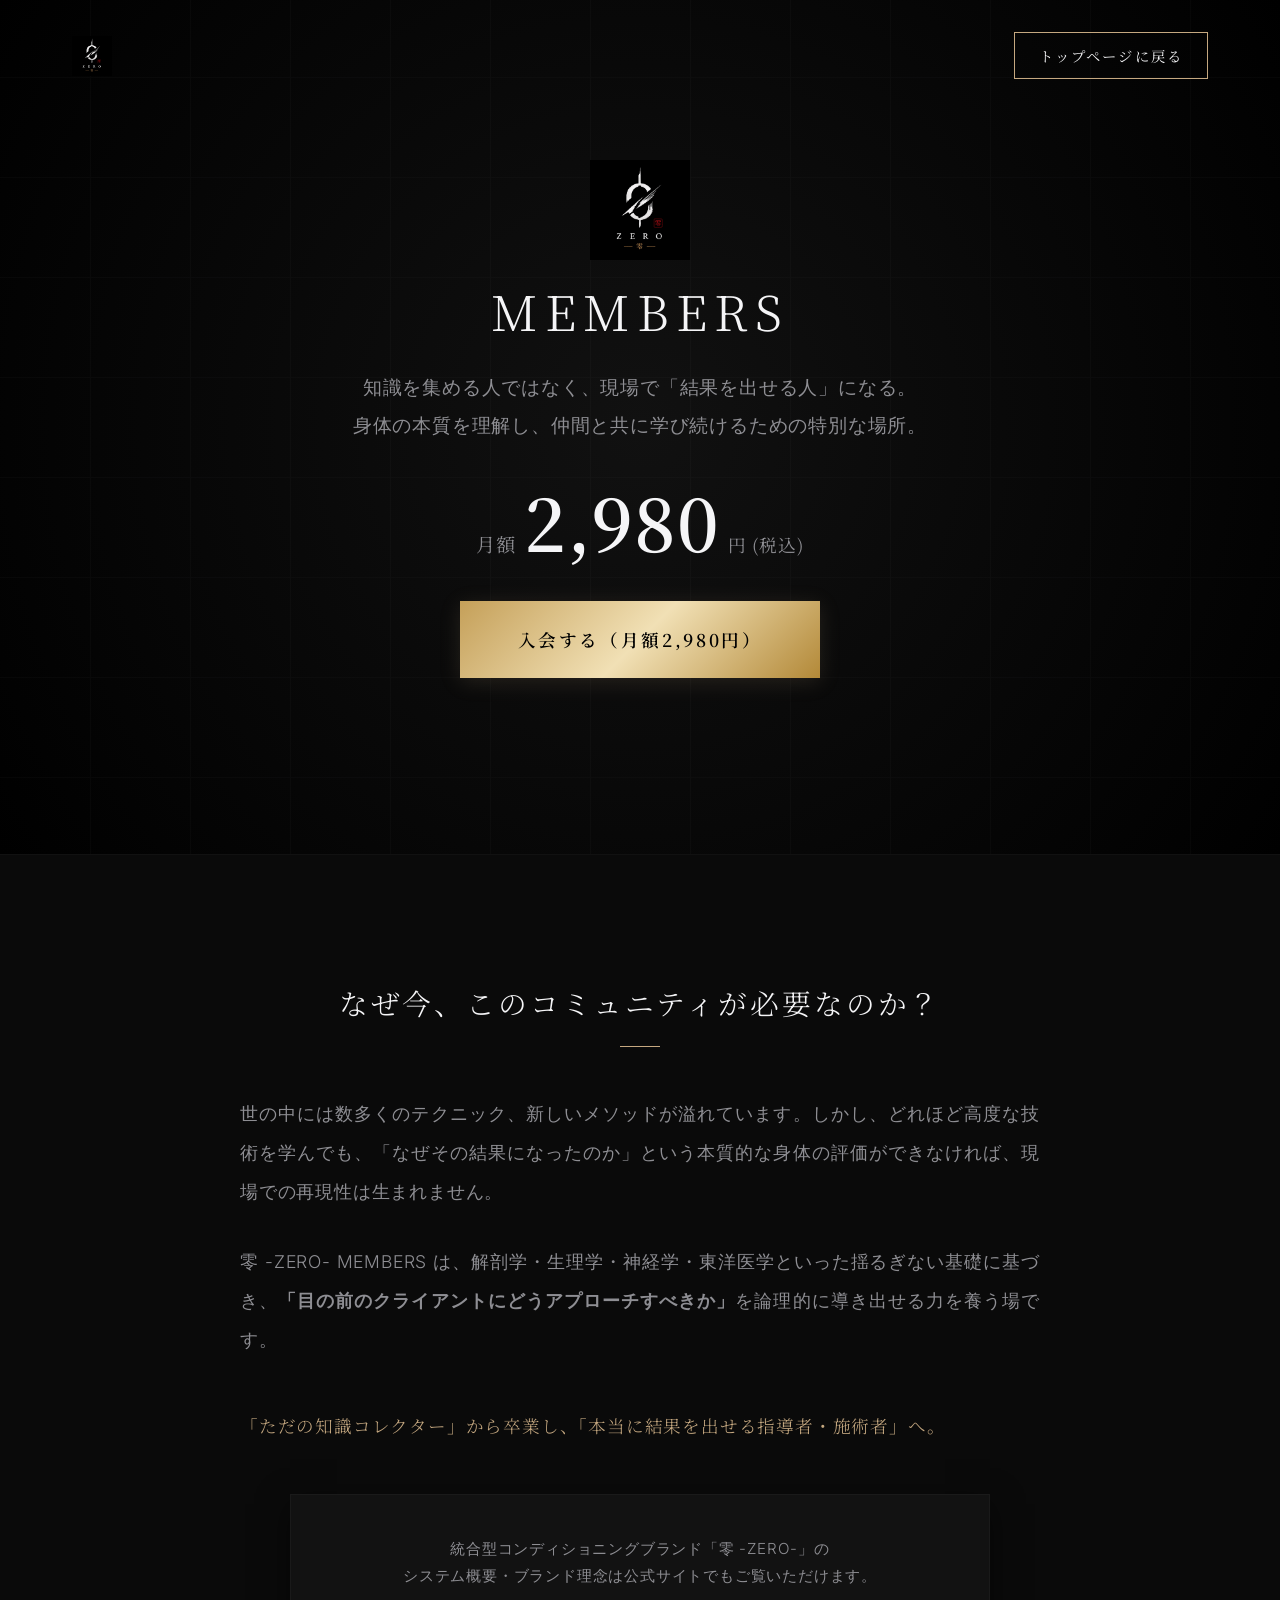
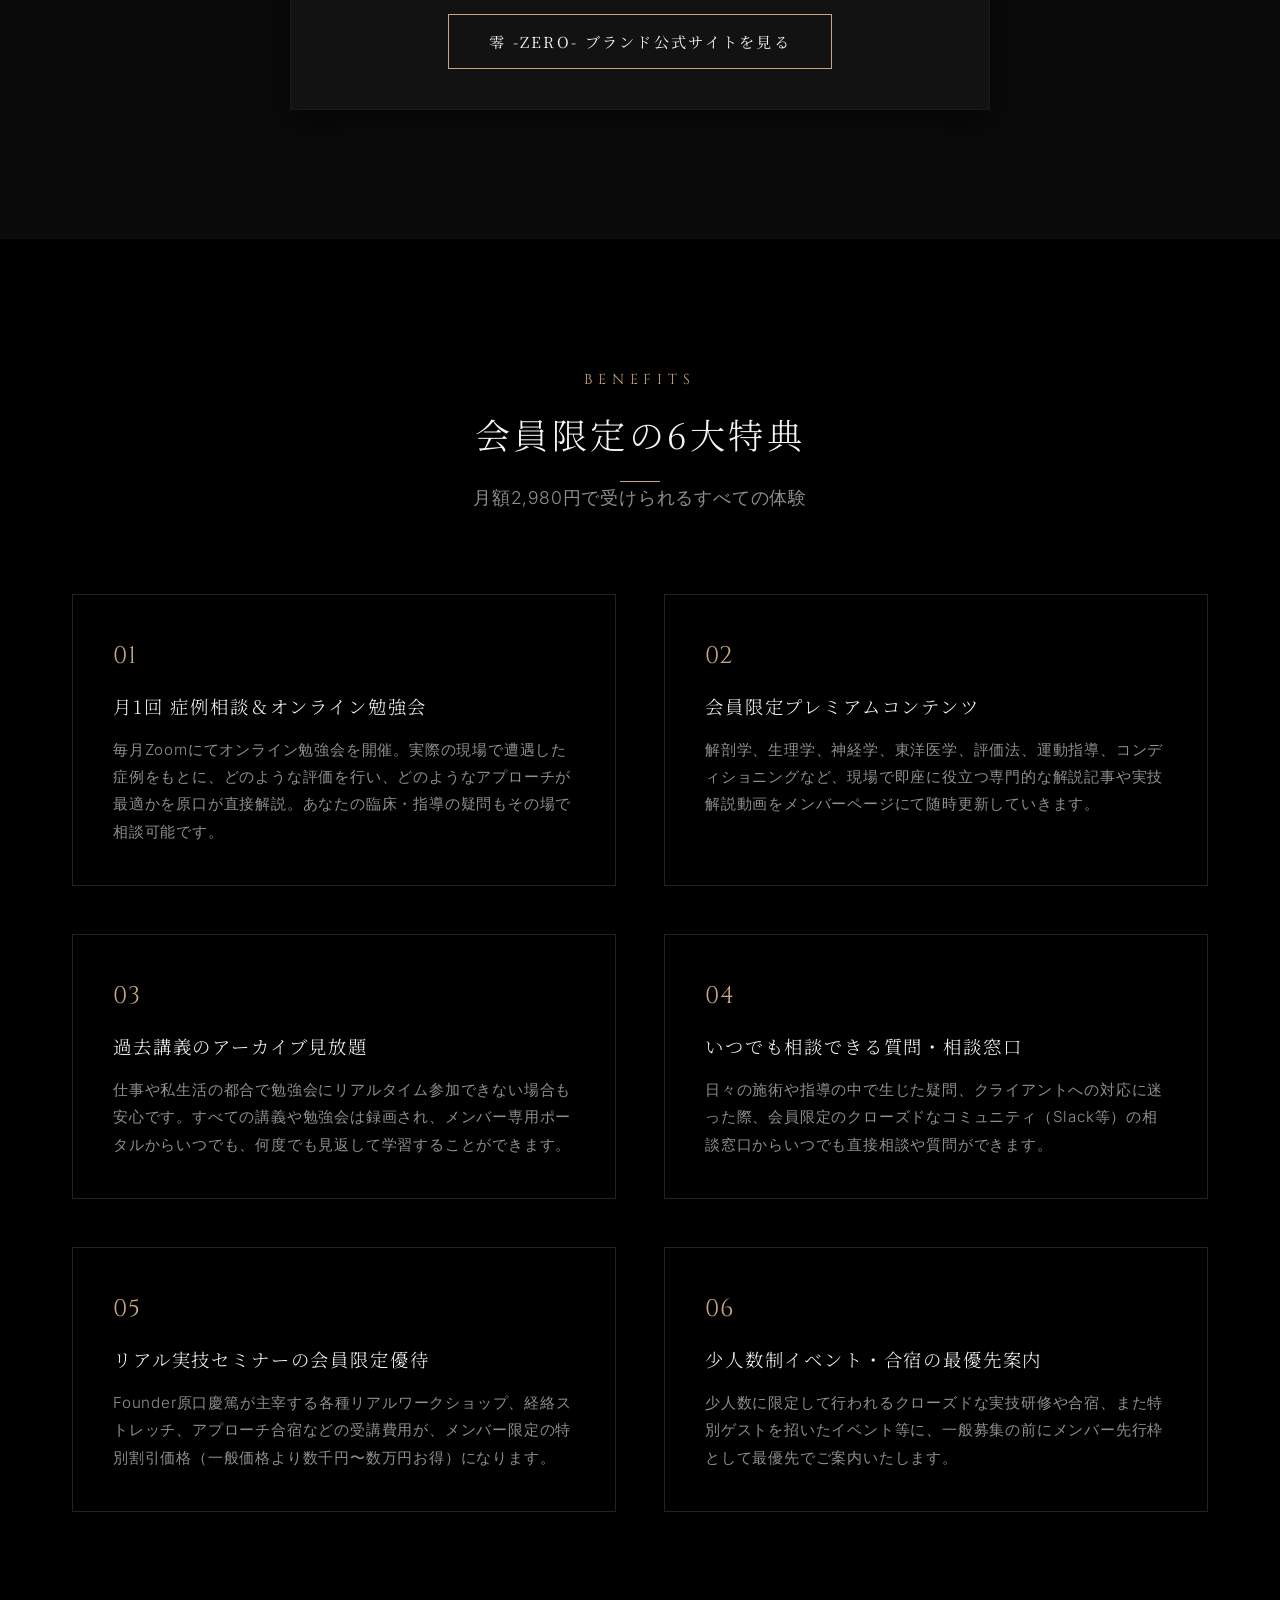
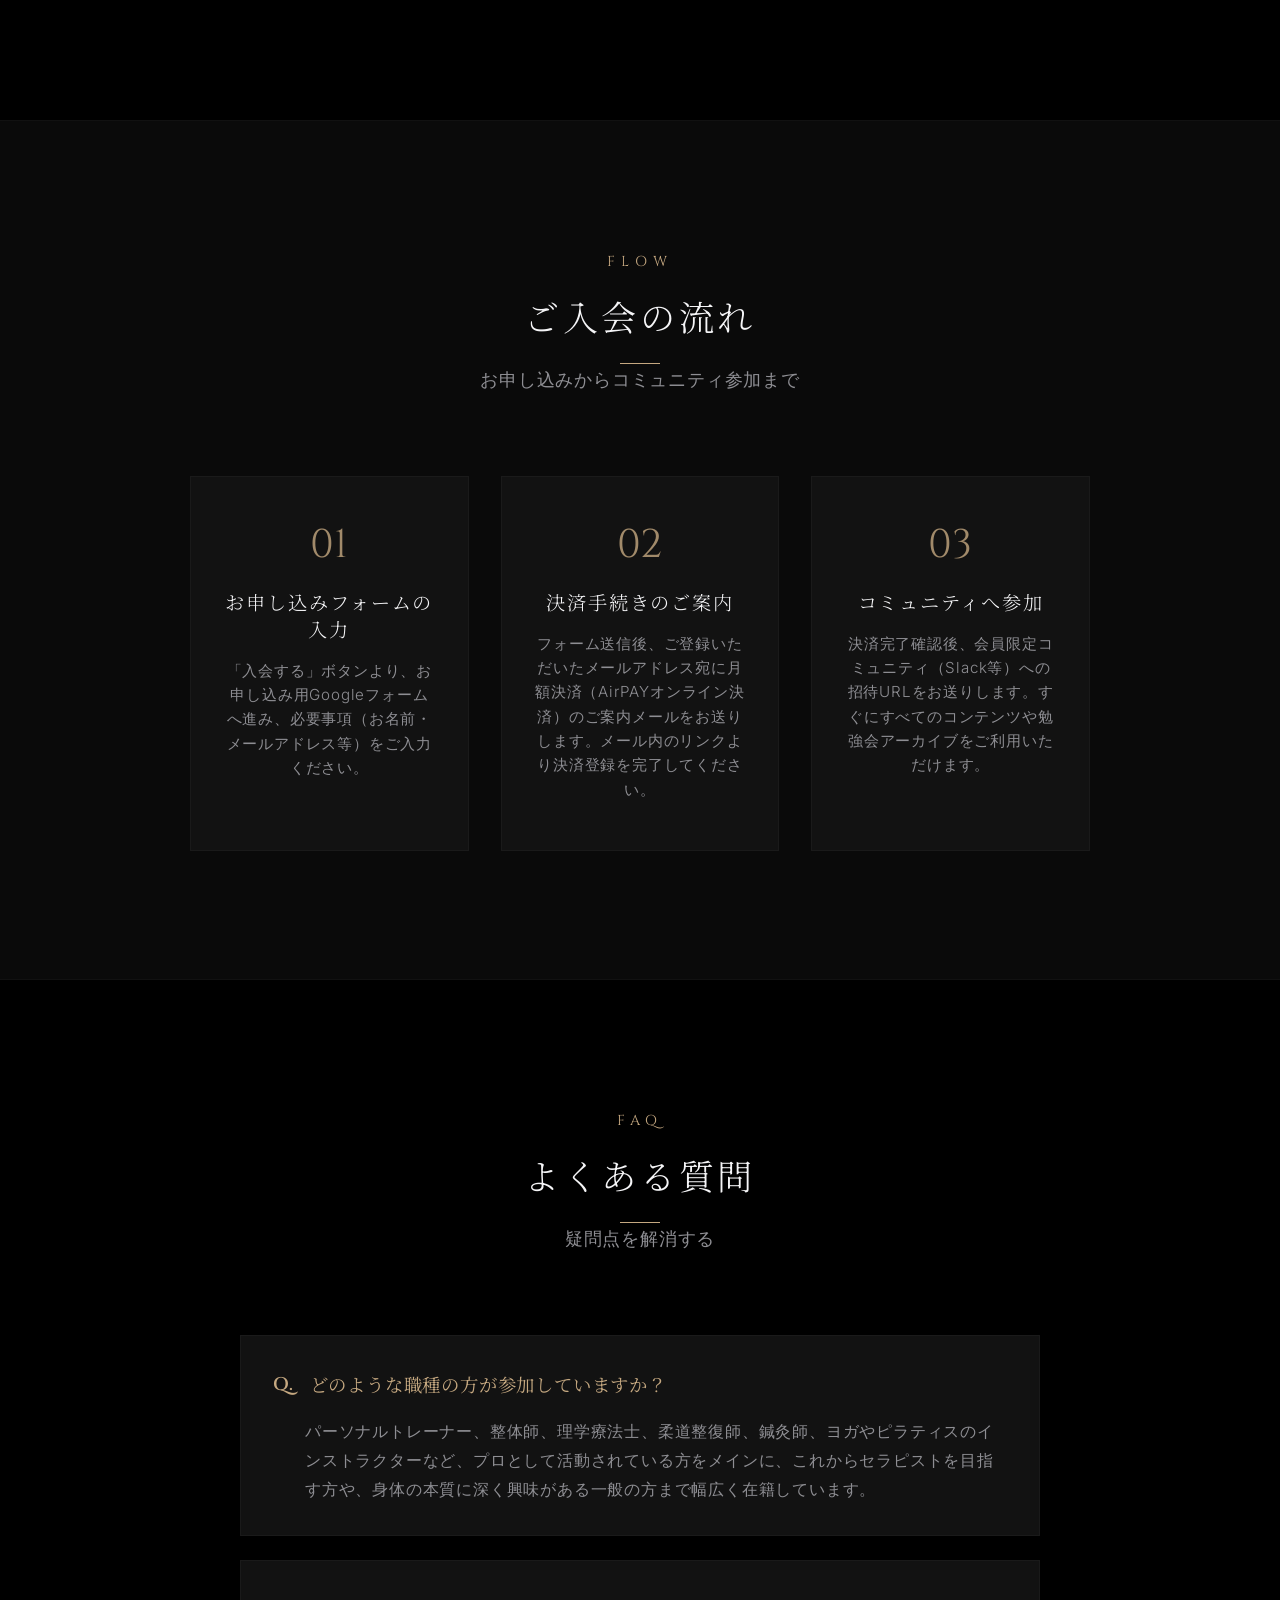
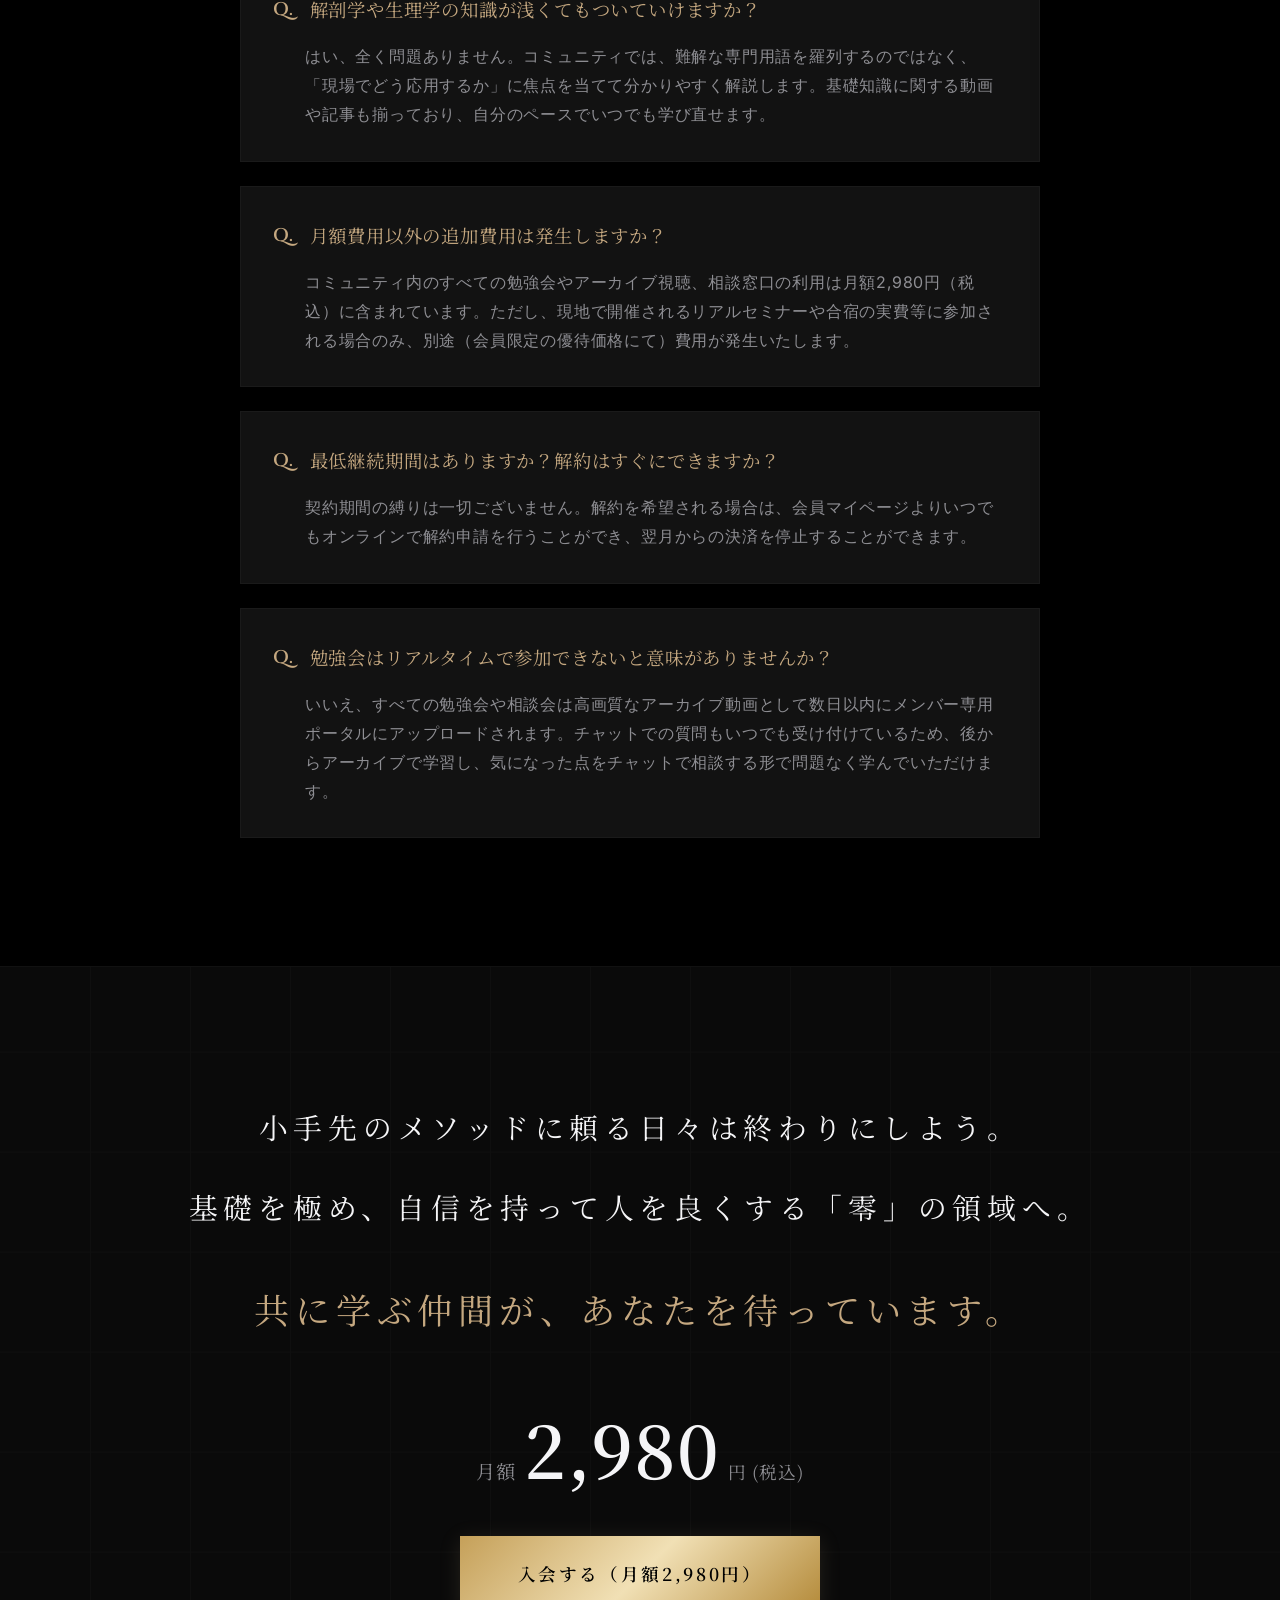
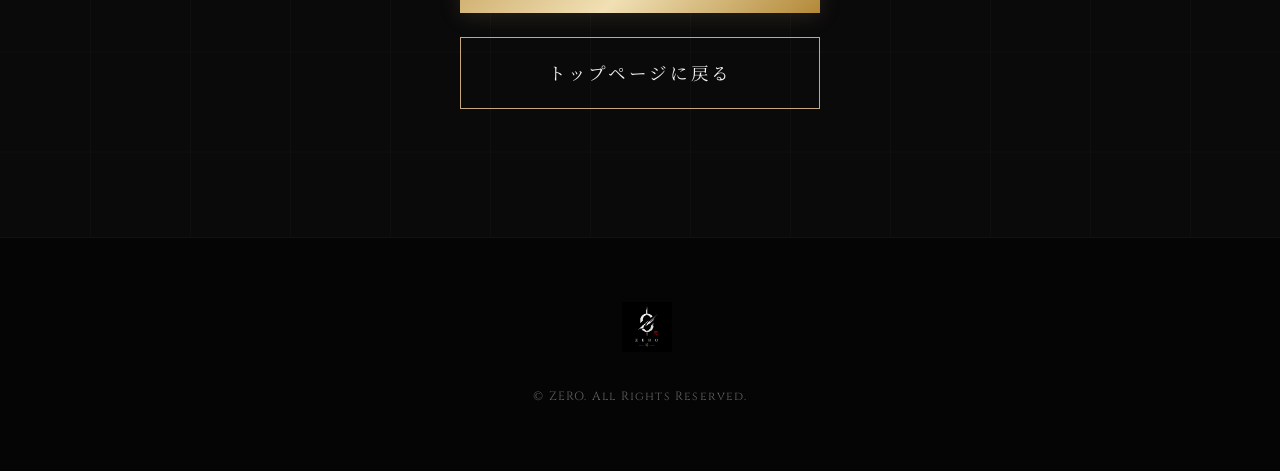
==== commit 51ace1f2: "Update application CTA links to Google Form and revise onboarding flow description" ====
--- a/members.html
+++ b/members.html
@@ -159,8 +159,9 @@
                     <span class="members-price-period">円 (税込)</span>
                 </div>
 
-                <div style="margin-top: 1.5rem;">
-                    <a href="https://web.online.airpayment.jp/payment?planId=PL9agPQKnJG0fx8stl" class="btn-gold" style="padding: 1.4rem 4rem;">月額決済でお申し込み</a>
+                <div style="margin-top: 2rem;">
+                    <!-- ここに決済リンクを入れる -->
+                    <a href="https://forms.gle/vka8wN8LR3LfFsQi9" class="btn-gold" style="padding: 1.4rem 2rem; width: 100%; max-width: 360px;">入会する（月額2,980円）</a>
                 </div>
             </div>
         </div>
@@ -280,18 +281,18 @@
                 <!-- Step 1 -->
                 <div class="flow-step">
                     <span class="flow-step-num">01</span>
-                    <h3 class="flow-step-title">月額決済の登録</h3>
+                    <h3 class="flow-step-title">お申し込みフォームの入力</h3>
                     <p class="flow-step-desc">
-                        「月額決済でお申し込み」ボタンより、AirPAYオンライン決済システムにてクレジットカード情報をご登録ください。
+                        「入会する」ボタンより、お申し込み用Googleフォームへ進み、必要事項（お名前・メールアドレス等）をご入力ください。
                     </p>
                 </div>
 
                 <!-- Step 2 -->
                 <div class="flow-step">
                     <span class="flow-step-num">02</span>
-                    <h3 class="flow-step-title">ご案内メールの送付</h3>
+                    <h3 class="flow-step-title">決済手続きのご案内</h3>
                     <p class="flow-step-desc">
-                        決済完了後、ご登録いただいたメールアドレス宛に、会員限定コミュニティ（Slack等）への招待URLとご案内をお送りします。
+                        フォーム送信後、ご登録いただいたメールアドレス宛に月額決済（AirPAYオンライン決済）のご案内メールをお送りします。メール内のリンクより決済登録を完了してください。
                     </p>
                 </div>
 
@@ -300,7 +301,7 @@
                     <span class="flow-step-num">03</span>
                     <h3 class="flow-step-title">コミュニティへ参加</h3>
                     <p class="flow-step-desc">
-                        招待リンクからコミュニティにログイン。すぐにすべてのコンテンツ、動画アーカイブ、質問窓口をご利用いただけます。
+                        決済完了確認後、会員限定コミュニティ（Slack等）への招待URLをお送りします。すぐにすべてのコンテンツや勉強会アーカイブをご利用いただけます。
                     </p>
                 </div>
             </div>
@@ -396,9 +397,10 @@
                     <span class="members-price-period">円 (税込)</span>
                 </div>
                 
-                <div class="closing-cta-group reveal reveal-delay-1" style="flex-direction: column; align-items: center; gap: 1rem;">
-                    <a href="https://web.online.airpayment.jp/payment?planId=PL9agPQKnJG0fx8stl" class="btn-gold" style="padding: 1.4rem 5rem;">月額決済でお申し込み</a>
-                    <a href="index.html" class="btn-outline" style="margin-top: 1.5rem; width: 100%; max-width: 320px;">トップページに戻る</a>
+                <div class="closing-cta-group reveal reveal-delay-1" style="flex-direction: column; align-items: center; gap: 1.5rem;">
+                    <!-- ここに決済リンクを入れる -->
+                    <a href="https://forms.gle/vka8wN8LR3LfFsQi9" class="btn-gold" style="padding: 1.4rem 2rem; width: 100%; max-width: 360px;">入会する（月額2,980円）</a>
+                    <a href="index.html" class="btn-outline" style="width: 100%; max-width: 360px;">トップページに戻る</a>
                 </div>
             </div>
         </div>
--- a/style.css
+++ b/style.css
@@ -1109,6 +1109,150 @@
 .reveal-delay-3 { transition-delay: 0.45s; }
 
 /* ==========================================================================
+   PHILOSOPHY GRID LAYOUT (理念の2カラム化)
+   ========================================================================== */
+.philosophy-grid {
+    display: grid;
+    grid-template-columns: 5fr 7fr;
+    gap: 5rem;
+    align-items: start;
+    text-align: left;
+}
+
+.philosophy-image-box {
+    position: relative;
+    width: 100%;
+    aspect-ratio: 1078 / 1519;
+    overflow: hidden;
+    border: 1px solid #1a1a1a;
+    box-shadow: 0 15px 40px rgba(0, 0, 0, 0.6);
+    transition: var(--transition-smooth);
+}
+
+.philosophy-image-box::before {
+    content: '';
+    position: absolute;
+    top: 10px;
+    left: 10px;
+    right: 10px;
+    bottom: 10px;
+    border: 1px solid rgba(197, 168, 128, 0.25);
+    pointer-events: none;
+    z-index: 2;
+    transition: var(--transition-smooth);
+}
+
+.philosophy-concept-img {
+    width: 100%;
+    height: 100%;
+    object-fit: cover;
+    display: block;
+    filter: grayscale(40%) contrast(1.1) brightness(0.9);
+    transition: var(--transition-smooth);
+}
+
+.philosophy-image-box:hover {
+    border-color: rgba(197, 168, 128, 0.4);
+    box-shadow: 0 20px 50px rgba(197, 168, 128, 0.15);
+}
+
+.philosophy-image-box:hover::before {
+    border-color: rgba(197, 168, 128, 0.6);
+}
+
+.philosophy-image-box:hover .philosophy-concept-img {
+    filter: grayscale(0%) contrast(1.05) brightness(1.0);
+    transform: scale(1.03);
+}
+
+/* Override center alignment in philosophy sub-components when in grid */
+.philosophy-grid .philosophy-content {
+    text-align: left;
+}
+
+.philosophy-grid .philosophy-main {
+    text-align: left;
+    margin-bottom: 3rem;
+}
+
+.philosophy-grid .philosophy-body {
+    font-size: 1.15rem;
+    line-height: 2.5;
+    color: var(--text-sub);
+}
+
+/* ==========================================================================
+   DISSECTION EVIDENCE GALLERY (解剖実習ギャラリー)
+   ========================================================================== */
+.dissection-evidence {
+    margin-top: 6rem;
+    border-top: 1px solid #1a1a1a;
+    padding-top: 5rem;
+}
+
+.dissection-gallery {
+    display: grid;
+    grid-template-columns: 1fr 1.3fr 1fr;
+    gap: 2rem;
+    align-items: center;
+    max-width: 1000px;
+    margin: 0 auto;
+}
+
+.dissection-item {
+    position: relative;
+    overflow: hidden;
+    border: 1px solid #1a1a1a;
+    box-shadow: 0 15px 35px rgba(0, 0, 0, 0.6);
+    background-color: #050505;
+    transition: var(--transition-smooth);
+}
+
+.dissection-item.portrait {
+    aspect-ratio: 3 / 4;
+}
+
+.dissection-item.landscape {
+    aspect-ratio: 4 / 3;
+}
+
+.dissection-item::before {
+    content: '';
+    position: absolute;
+    top: 8px;
+    left: 8px;
+    right: 8px;
+    bottom: 8px;
+    border: 1px solid rgba(197, 168, 128, 0.2);
+    pointer-events: none;
+    z-index: 2;
+    transition: var(--transition-smooth);
+}
+
+.dissection-img {
+    width: 100%;
+    height: 100%;
+    object-fit: cover;
+    display: block;
+    filter: grayscale(85%) contrast(1.1) brightness(0.85);
+    transition: var(--transition-smooth);
+}
+
+.dissection-item:hover {
+    border-color: rgba(197, 168, 128, 0.4);
+    box-shadow: 0 20px 45px rgba(197, 168, 128, 0.15);
+}
+
+.dissection-item:hover::before {
+    border-color: rgba(197, 168, 128, 0.5);
+}
+
+.dissection-item:hover .dissection-img {
+    filter: grayscale(0%) contrast(1.05) brightness(1.00);
+    transform: scale(1.03);
+}
+
+/* ==========================================================================
    RESPONSIVE DESIGN (MEDIA QUERIES)
    ========================================================================== */
 @media (max-width: 1024px) {
@@ -1129,6 +1273,25 @@
     .credentials-container {
         grid-template-columns: 1fr;
         gap: 2.5rem;
+    }
+    
+    .philosophy-grid {
+        grid-template-columns: 1fr;
+        gap: 4rem;
+        text-align: center;
+    }
+    
+    .philosophy-grid .philosophy-content {
+        text-align: center;
+    }
+    
+    .philosophy-grid .philosophy-main {
+        text-align: center;
+    }
+    
+    .philosophy-image-box {
+        max-width: 450px;
+        margin: 0 auto;
     }
 }
 
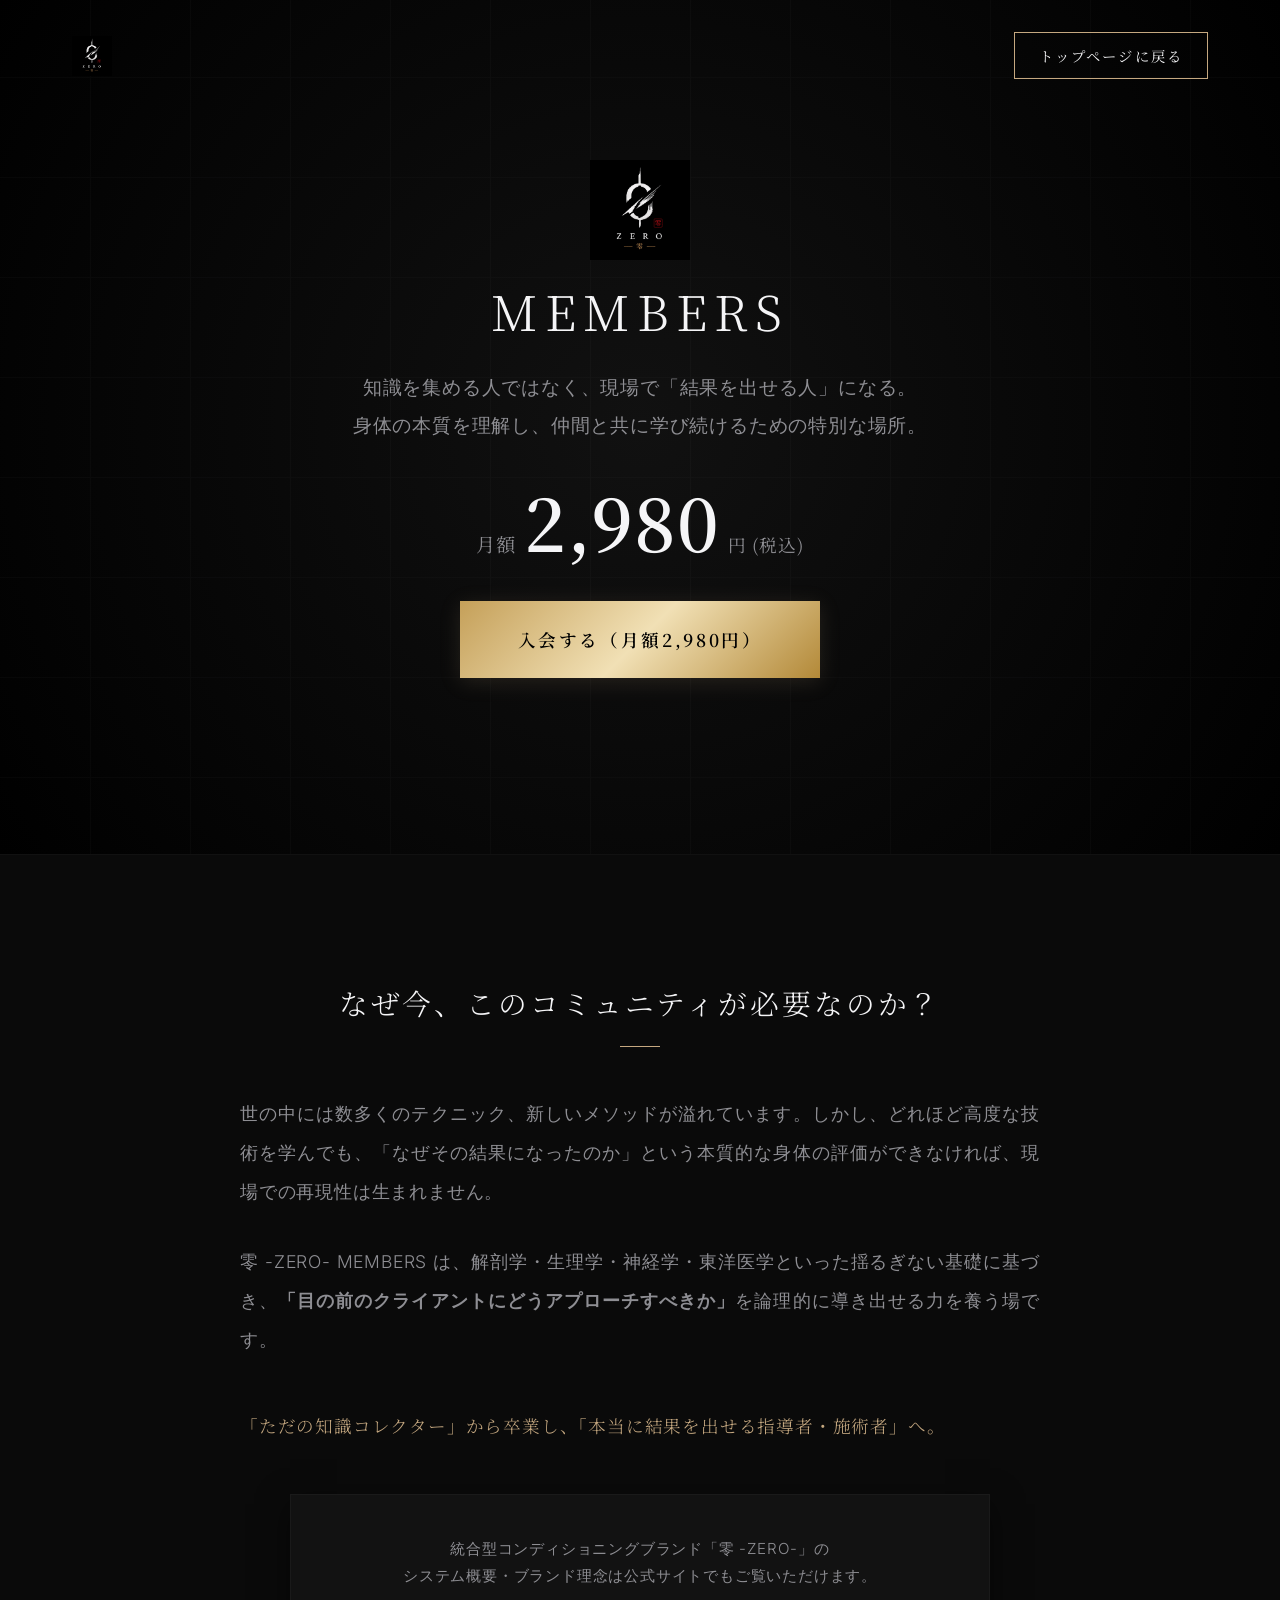
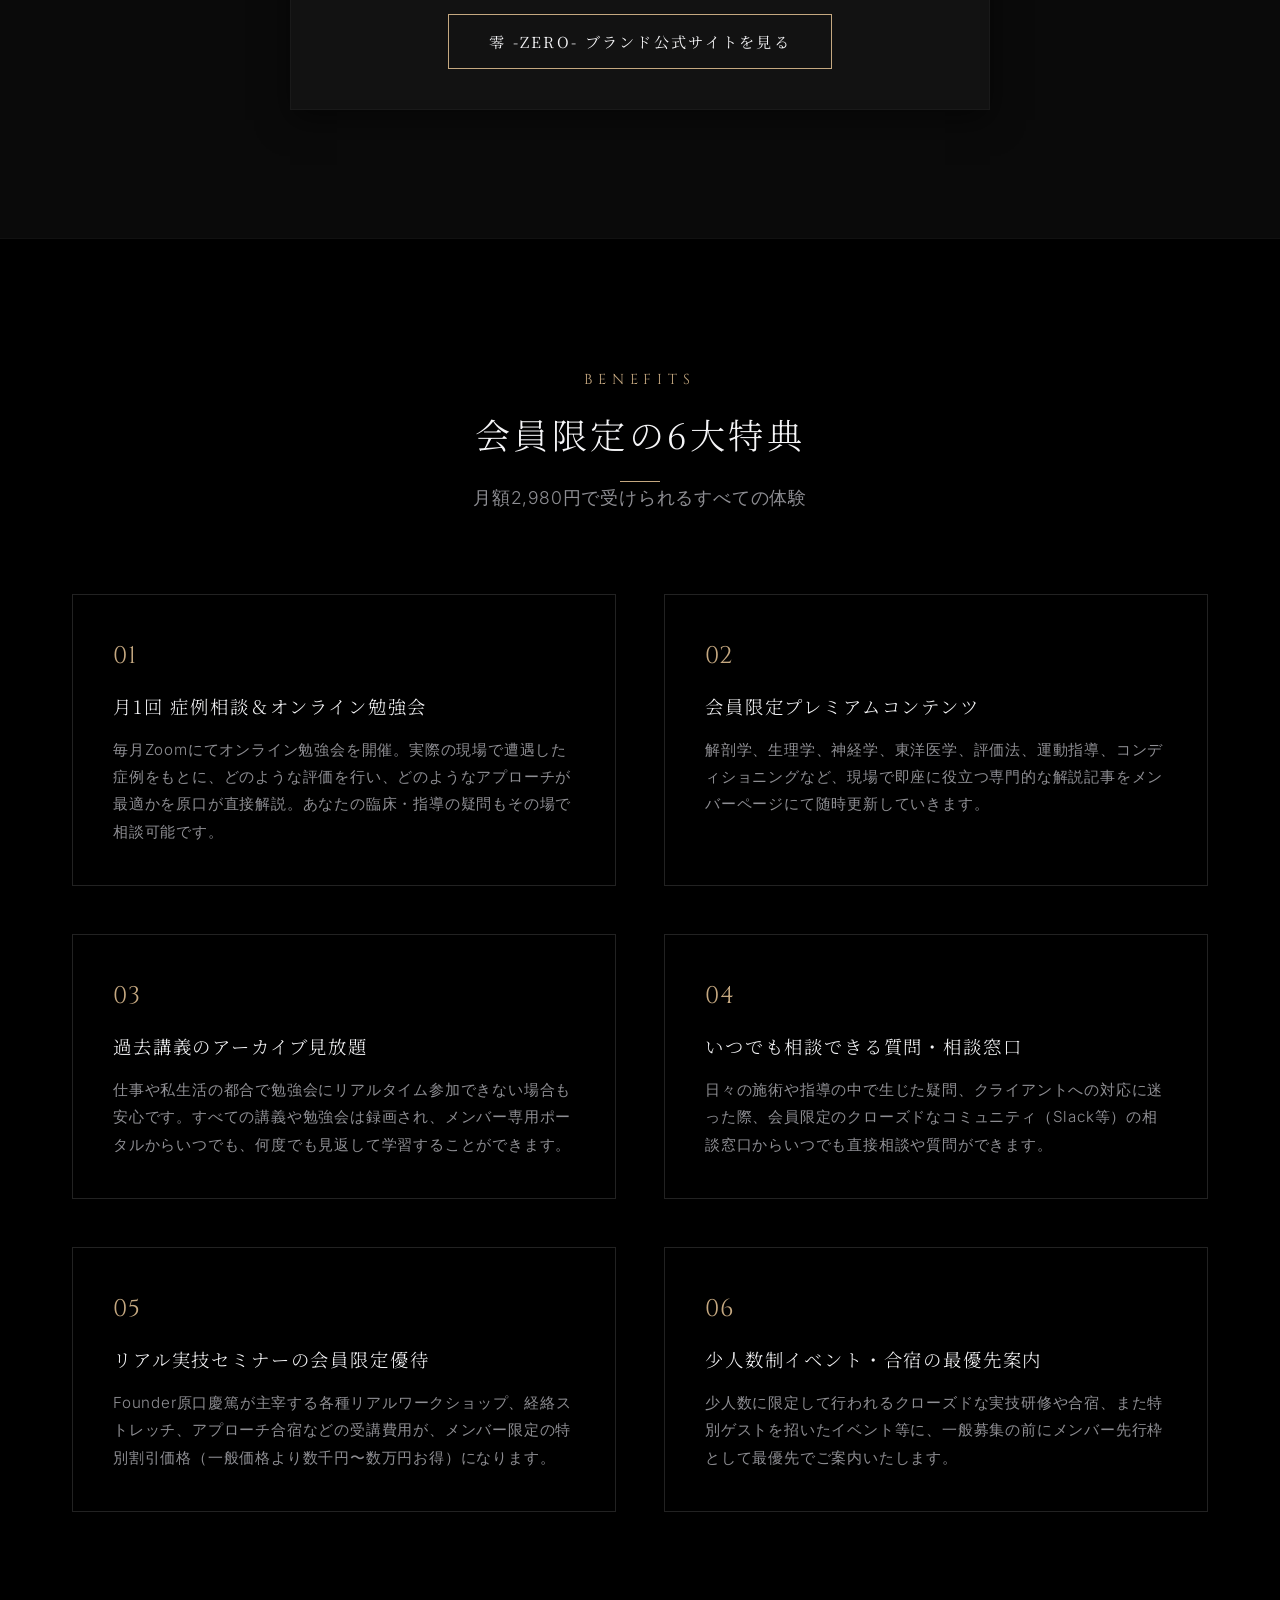
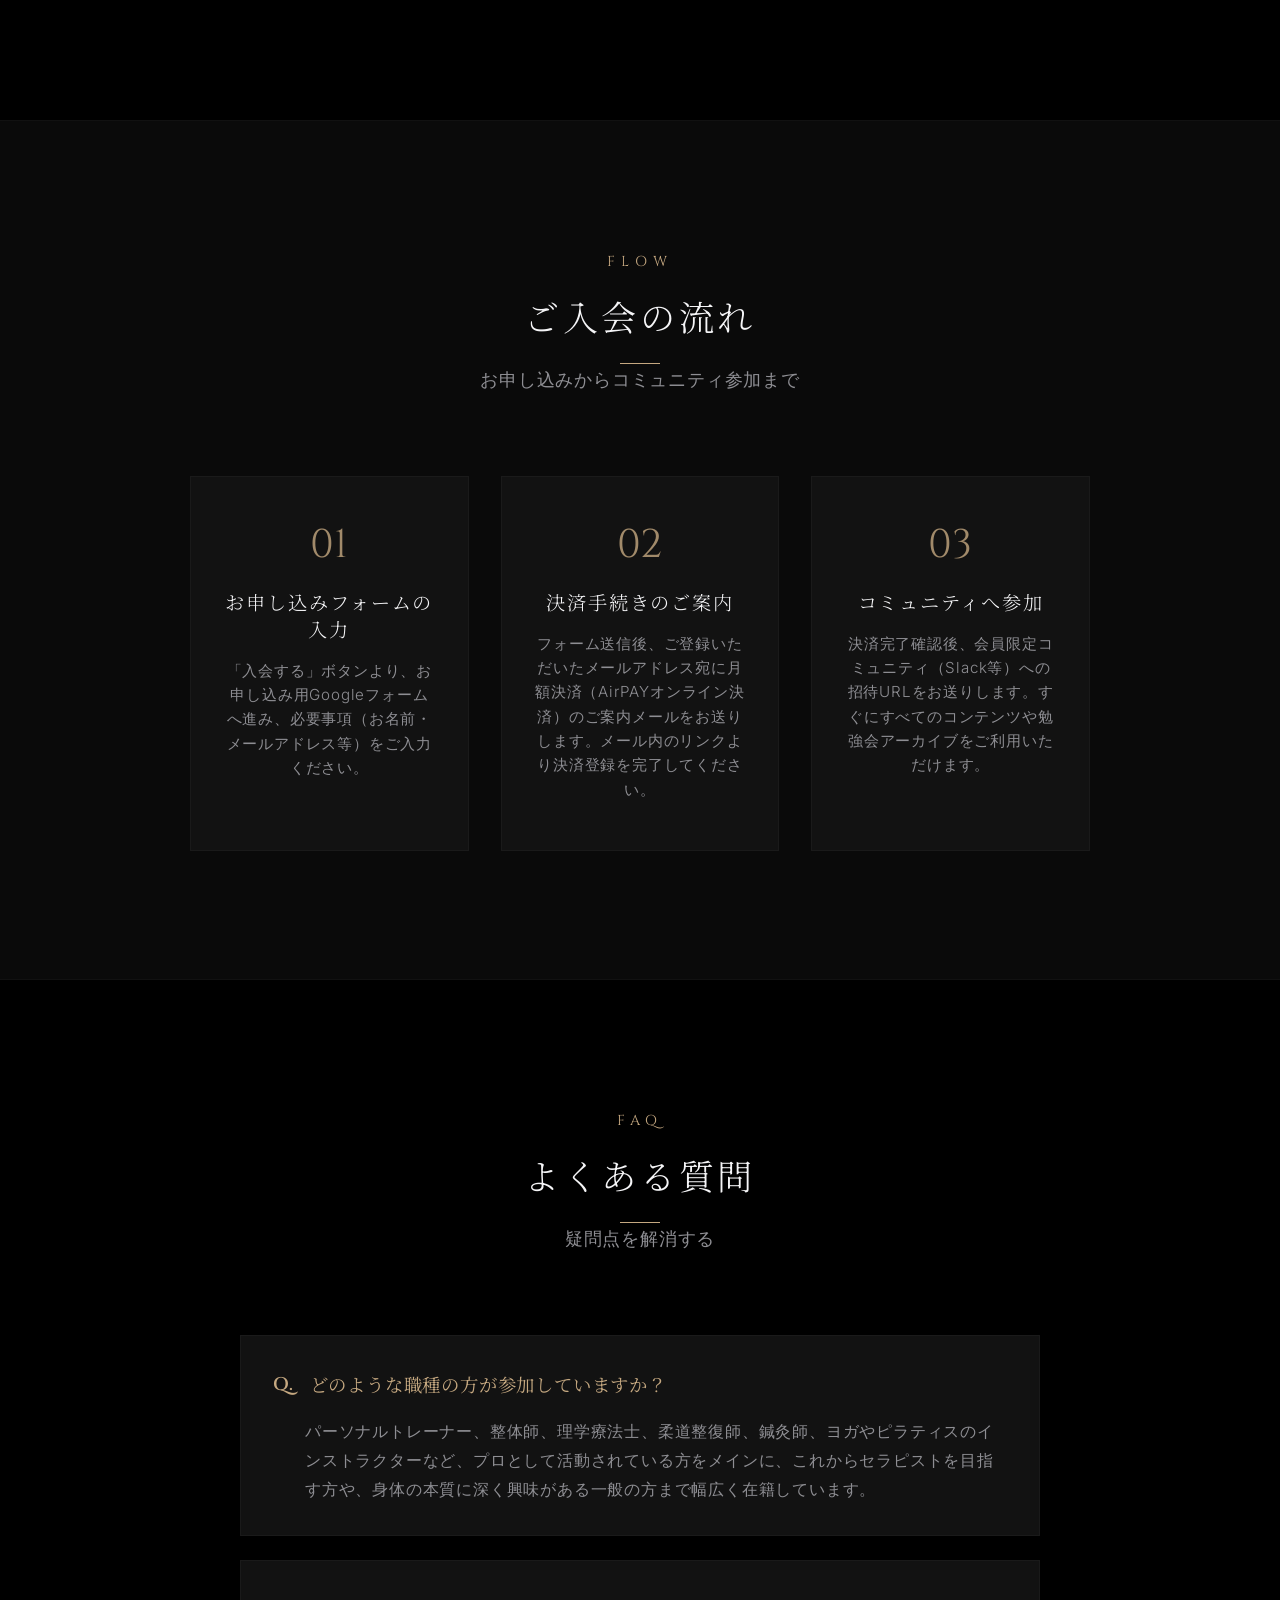
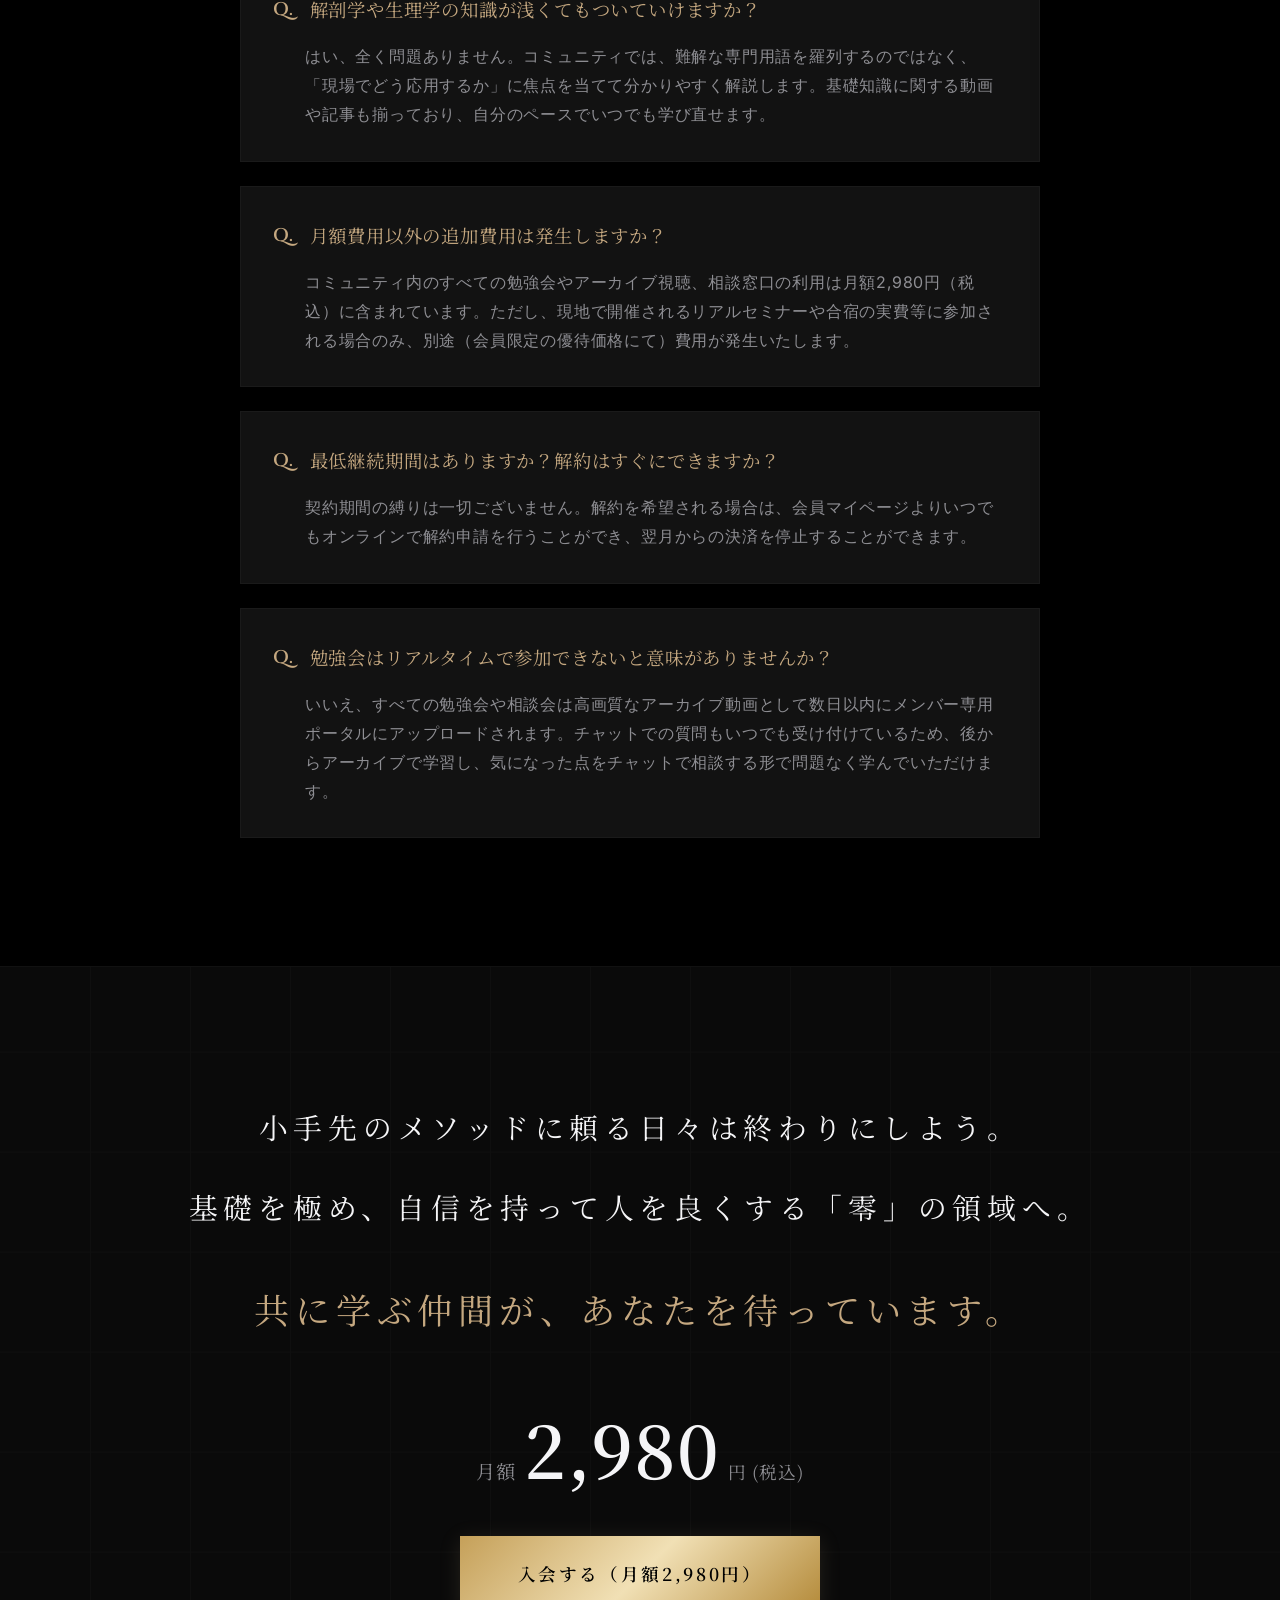
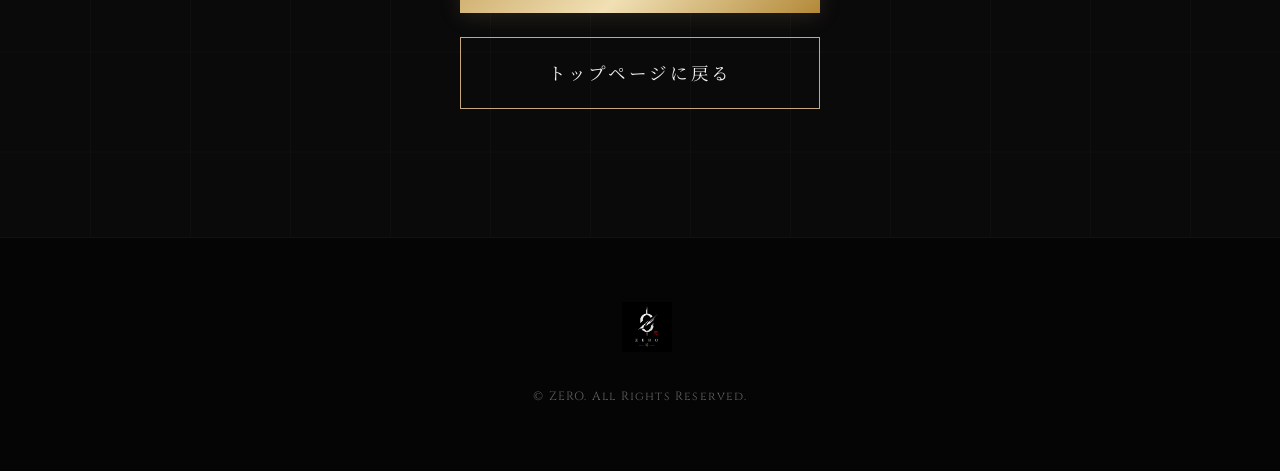
==== commit 9495e608: "docs: 有料会員特典の説明から「実技解説動画」を削除" ====
--- a/members.html
+++ b/members.html
@@ -223,7 +223,7 @@
                     <span class="member-benefit-num">02</span>
                     <h4 class="member-benefit-title">会員限定プレミアムコンテンツ</h4>
                     <p class="member-benefit-desc">
-                        解剖学、生理学、神経学、東洋医学、評価法、運動指導、コンディショニングなど、現場で即座に役立つ専門的な解説記事や実技解説動画をメンバーページにて随時更新していきます。
+                        解剖学、生理学、神経学、東洋医学、評価法、運動指導、コンディショニングなど、現場で即座に役立つ専門的な解説記事をメンバーページにて随時更新していきます。
                     </p>
                 </div>
                 
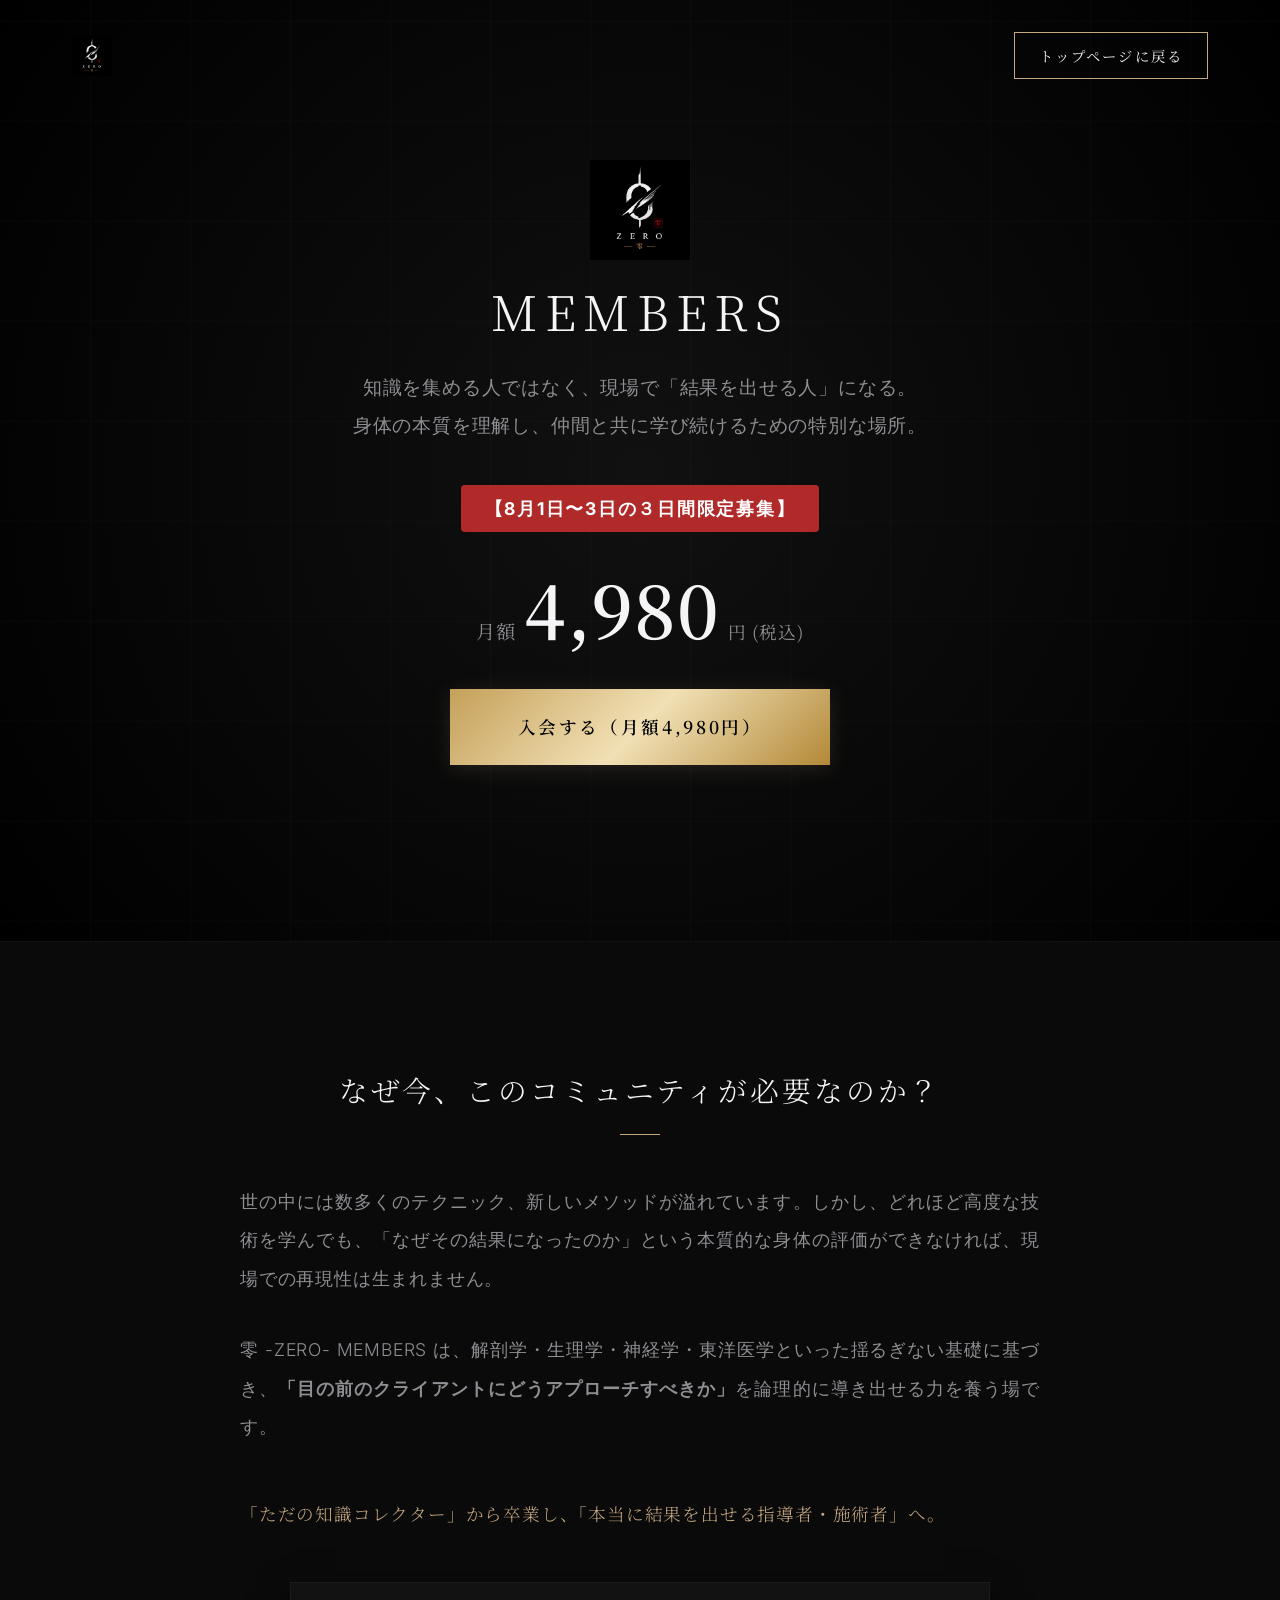
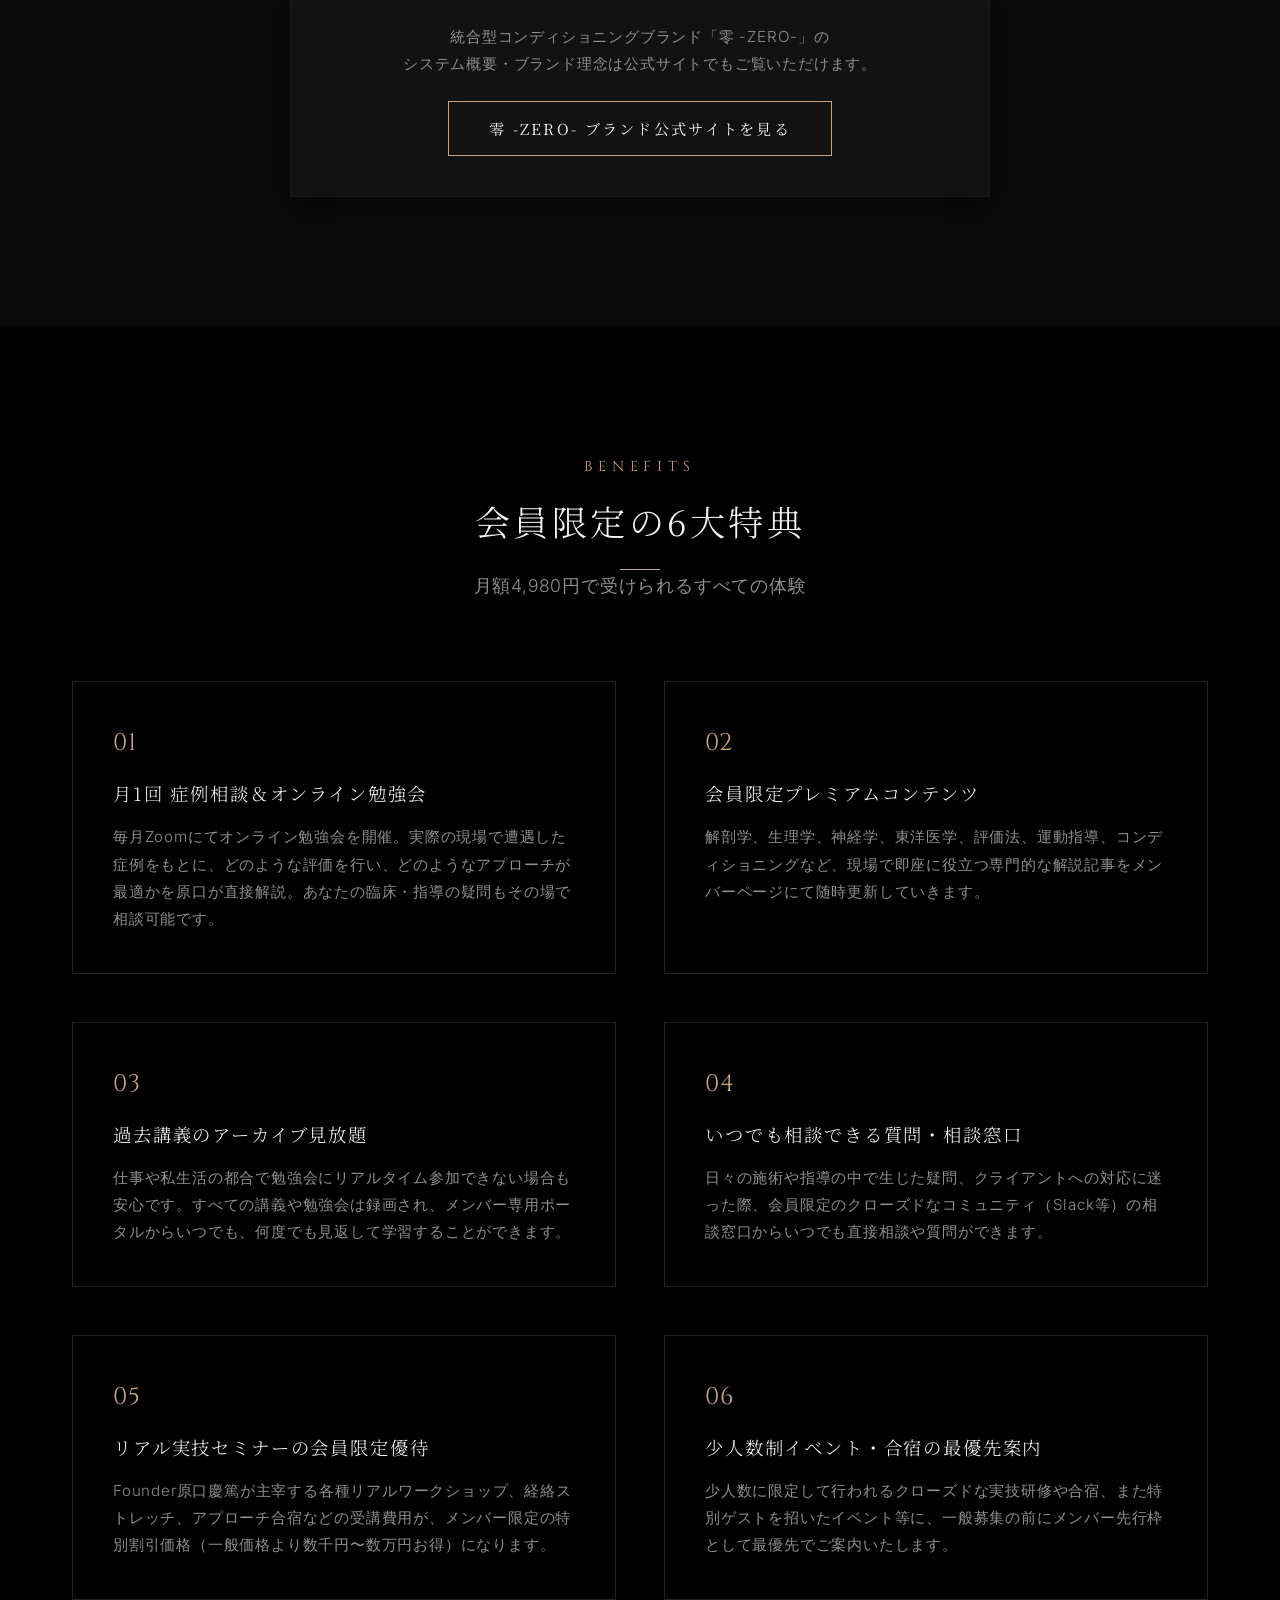
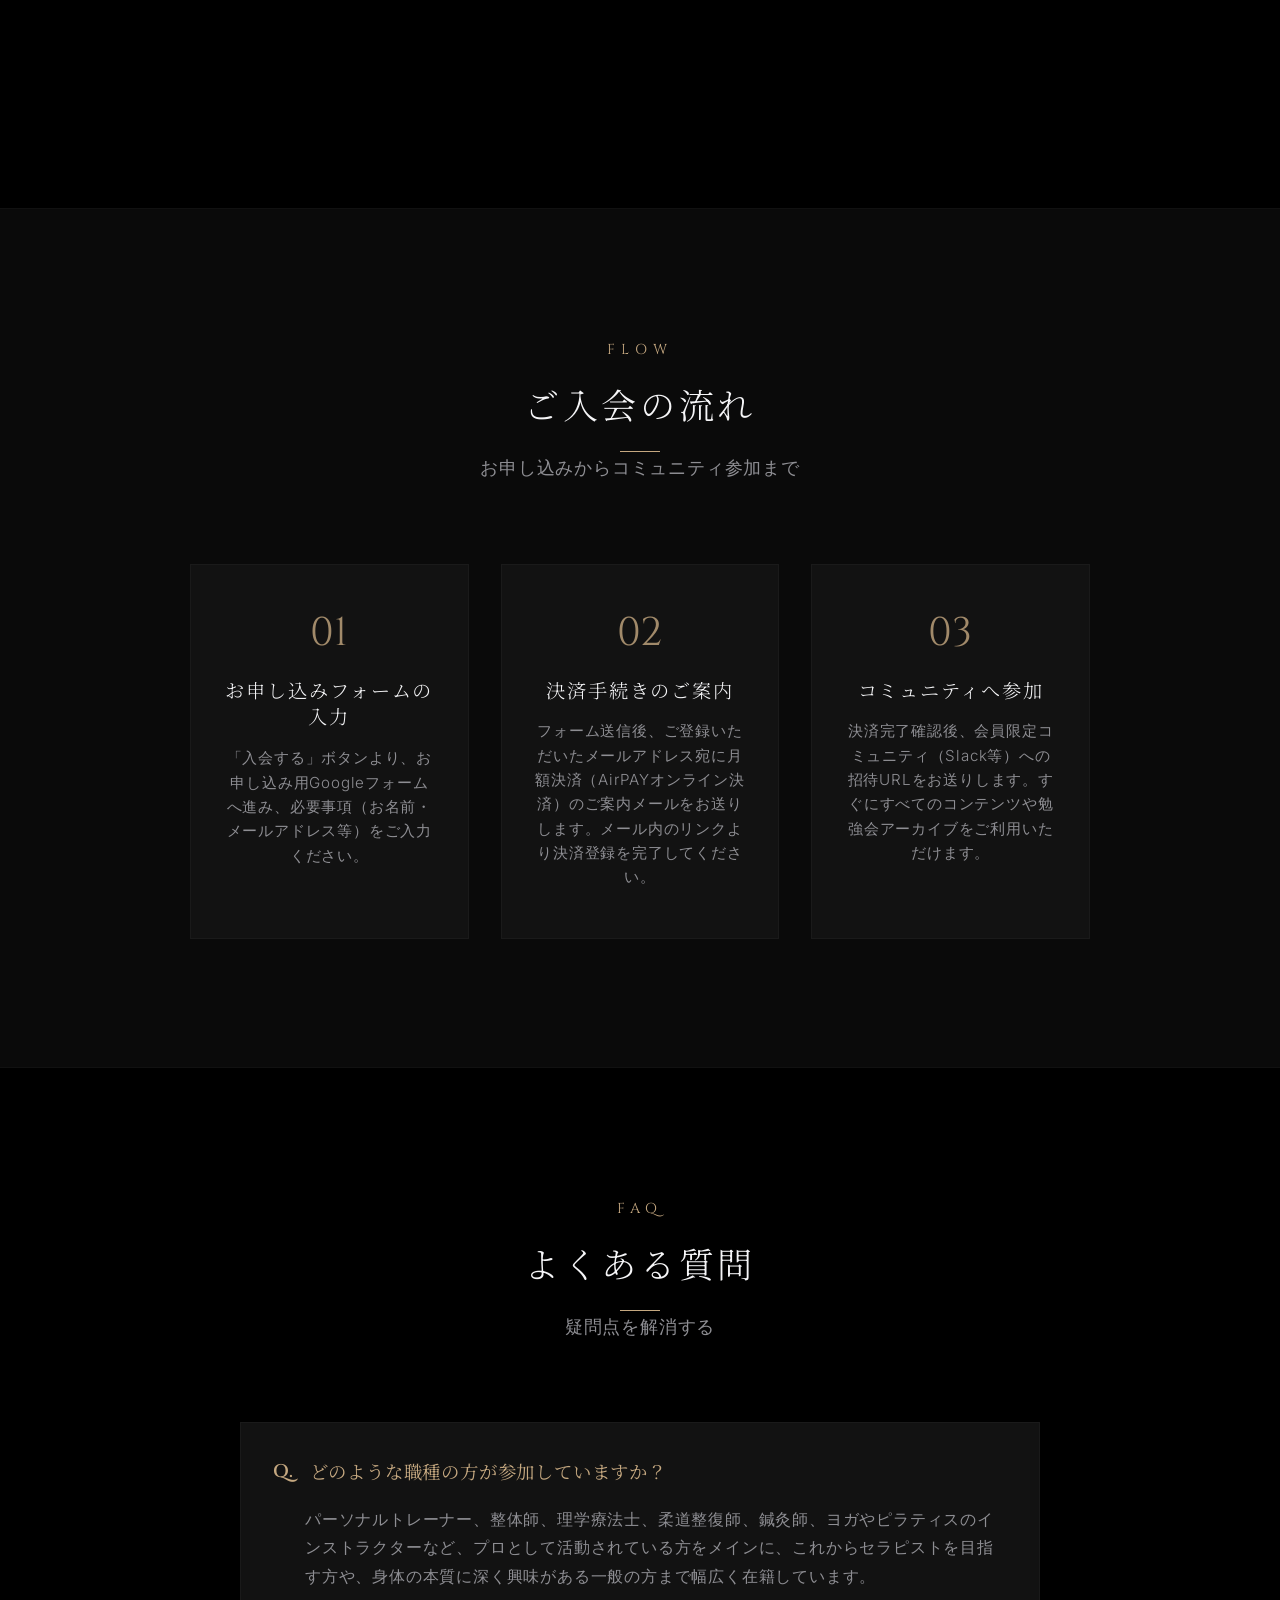
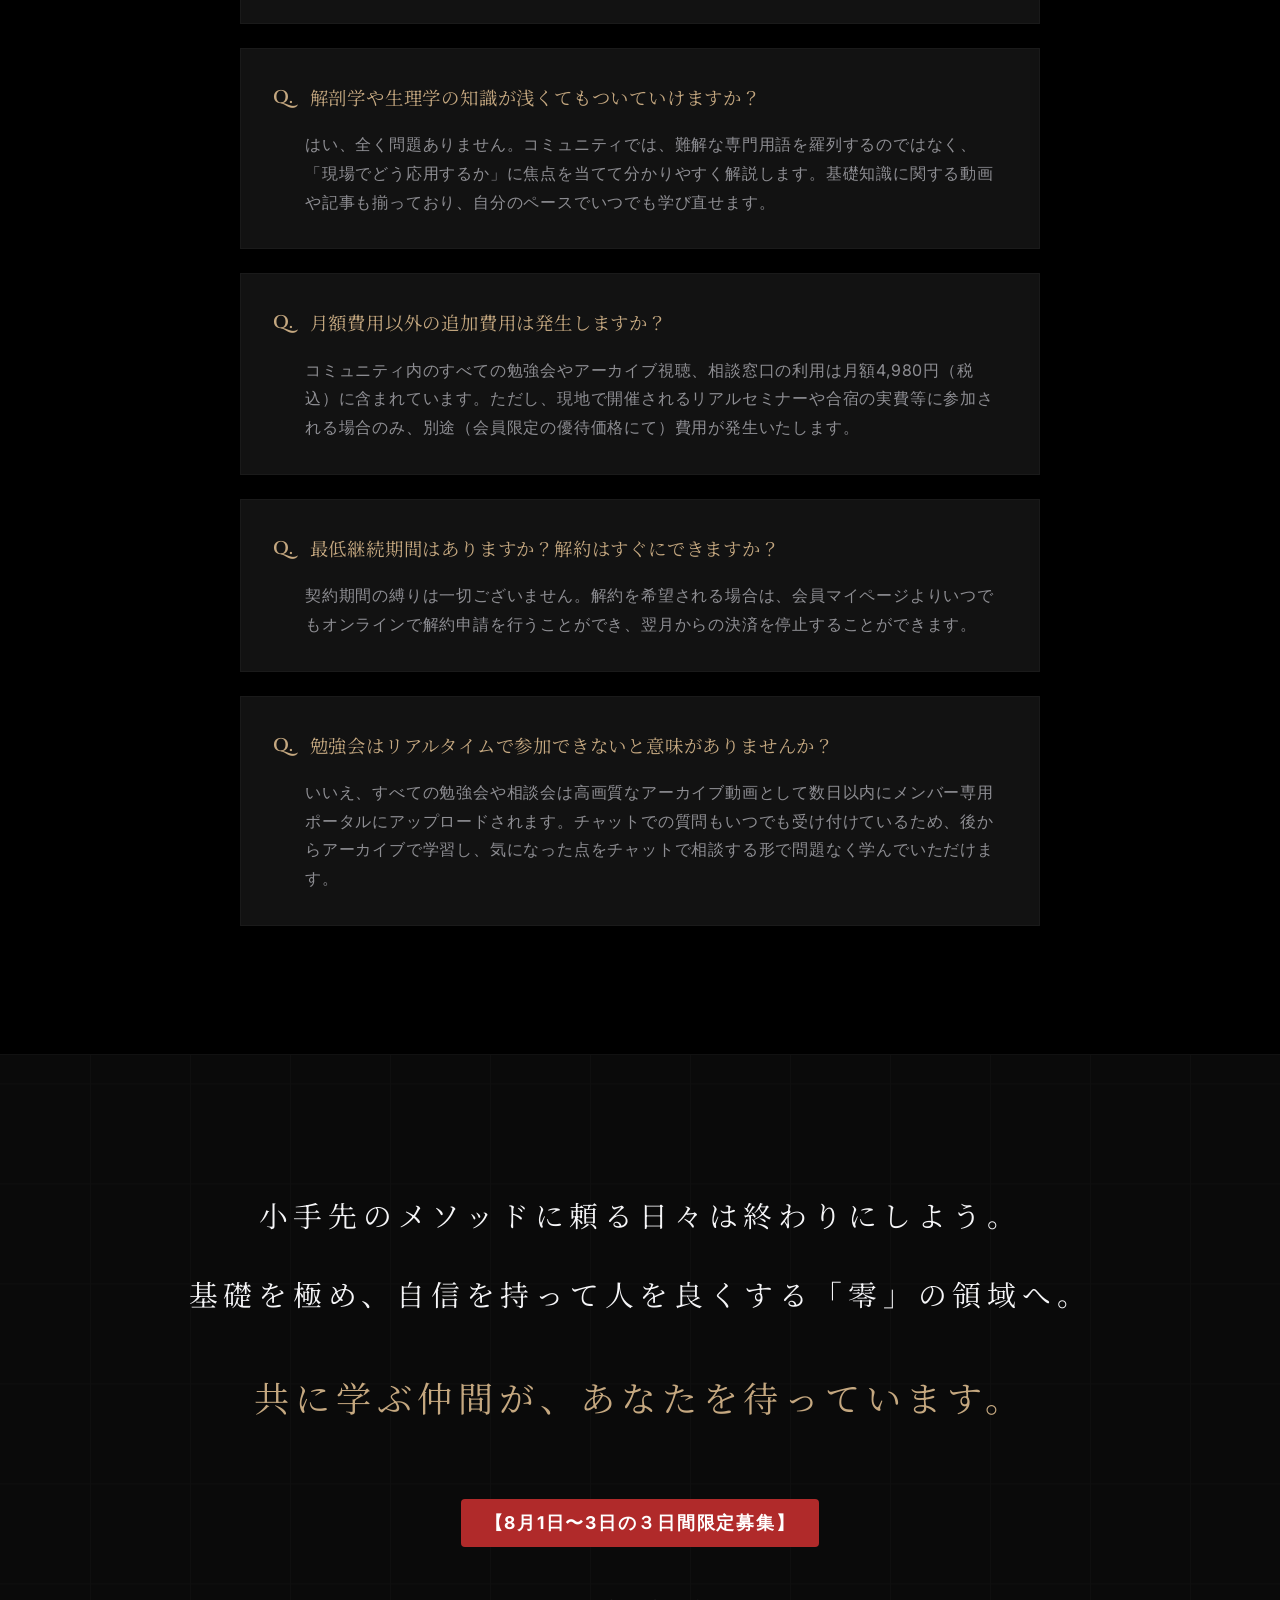
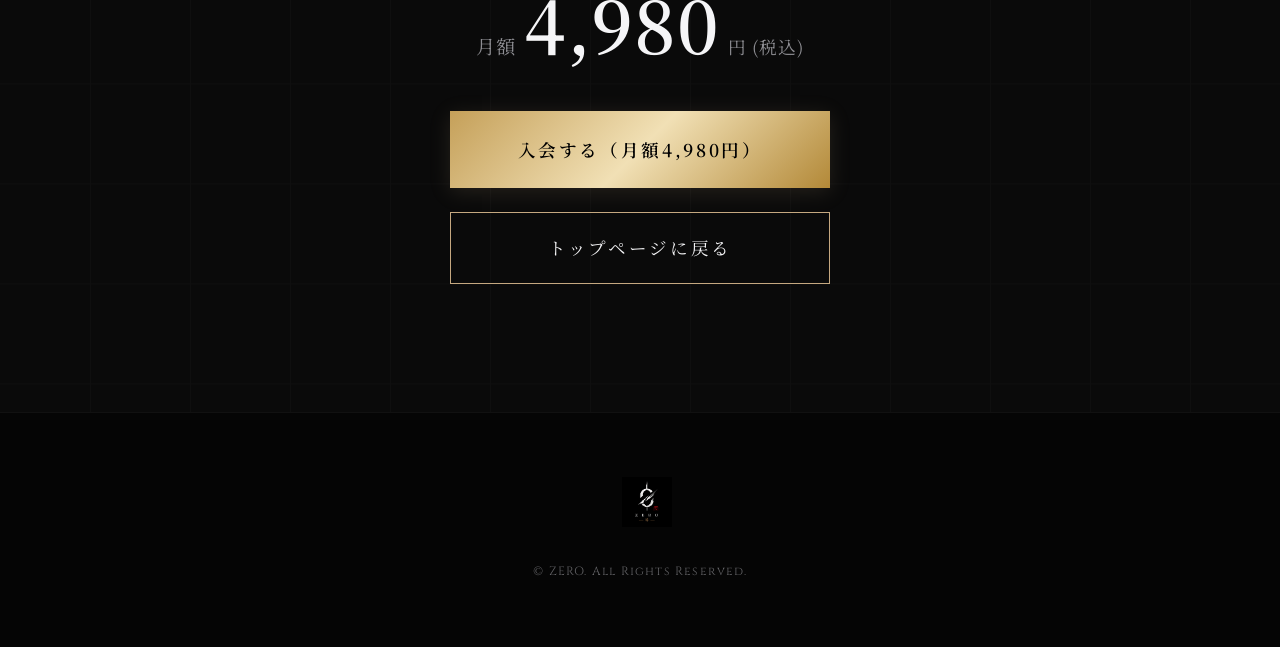
==== commit 76d67bec: "Update pricing to 4,980 yen and add 3-day limited time offer text" ====
--- a/members.html
+++ b/members.html
@@ -153,15 +153,21 @@
                     身体の本質を理解し、仲間と共に学び続けるための特別な場所。
                 </p>
                 
+                <div style="text-align: center; margin-bottom: 1.5rem;">
+                    <span style="display: inline-block; background: #b02a2a; color: white; padding: 0.5rem 1.5rem; font-size: 1.1rem; font-weight: bold; border-radius: 4px; letter-spacing: 0.1em; margin-bottom: 1rem;">
+                        【8月1日〜3日の３日間限定募集】
+                    </span>
+                </div>
+
                 <div class="members-price-box" style="margin-bottom: 2.5rem;">
                     <span class="members-price-label">月額</span>
-                    <span class="members-price-value" style="font-size: 4.5rem; color: var(--text-main);">2,980</span>
+                    <span class="members-price-value" style="font-size: 4.5rem; color: var(--text-main);">4,980</span>
                     <span class="members-price-period">円 (税込)</span>
                 </div>
 
                 <div style="margin-top: 2rem;">
                     <!-- ここに決済リンクを入れる -->
-                    <a href="https://forms.gle/vka8wN8LR3LfFsQi9" class="btn-gold" style="padding: 1.4rem 2rem; width: 100%; max-width: 360px;">入会する（月額2,980円）</a>
+                    <a href="https://forms.gle/vka8wN8LR3LfFsQi9" class="btn-gold" style="padding: 1.4rem 2rem; width: 100%; max-width: 380px;">入会する（月額4,980円）</a>
                 </div>
             </div>
         </div>
@@ -205,7 +211,7 @@
             <div class="community-header reveal">
                 <div class="community-section-label">BENEFITS</div>
                 <h2>会員限定の6大特典</h2>
-                <p class="community-sub-title">月額2,980円で受けられるすべての体験</p>
+                <p class="community-sub-title">月額4,980円で受けられるすべての体験</p>
             </div>
 
             <div class="members-grid">
@@ -349,7 +355,7 @@
                         <span>月額費用以外の追加費用は発生しますか？</span>
                     </div>
                     <div class="faq-answer">
-                        コミュニティ内のすべての勉強会やアーカイブ視聴、相談窓口の利用は月額2,980円（税込）に含まれています。ただし、現地で開催されるリアルセミナーや合宿の実費等に参加される場合のみ、別途（会員限定の優待価格にて）費用が発生いたします。
+                        コミュニティ内のすべての勉強会やアーカイブ視聴、相談窓口の利用は月額4,980円（税込）に含まれています。ただし、現地で開催されるリアルセミナーや合宿の実費等に参加される場合のみ、別途（会員限定の優待価格にて）費用が発生いたします。
                     </div>
                 </div>
 
@@ -391,16 +397,22 @@
                     <span style="font-size: 2.2rem; color: var(--gold-primary); font-family: var(--font-serif); margin-top: 2rem; display: block;">共に学ぶ仲間が、あなたを待っています。</span>
                 </div>
 
+                <div style="text-align: center; margin-bottom: 1.5rem;">
+                    <span style="display: inline-block; background: #b02a2a; color: white; padding: 0.5rem 1.5rem; font-size: 1.1rem; font-weight: bold; border-radius: 4px; letter-spacing: 0.1em; margin-bottom: 1rem;">
+                        【8月1日〜3日の３日間限定募集】
+                    </span>
+                </div>
+
                 <div class="members-price-box" style="margin-bottom: 3rem; justify-content: center;">
                     <span class="members-price-label">月額</span>
-                    <span class="members-price-value" style="font-size: 4.5rem; color: var(--text-main);">2,980</span>
+                    <span class="members-price-value" style="font-size: 4.5rem; color: var(--text-main);">4,980</span>
                     <span class="members-price-period">円 (税込)</span>
                 </div>
                 
                 <div class="closing-cta-group reveal reveal-delay-1" style="flex-direction: column; align-items: center; gap: 1.5rem;">
                     <!-- ここに決済リンクを入れる -->
-                    <a href="https://forms.gle/vka8wN8LR3LfFsQi9" class="btn-gold" style="padding: 1.4rem 2rem; width: 100%; max-width: 360px;">入会する（月額2,980円）</a>
-                    <a href="index.html" class="btn-outline" style="width: 100%; max-width: 360px;">トップページに戻る</a>
+                    <a href="https://forms.gle/vka8wN8LR3LfFsQi9" class="btn-gold" style="padding: 1.4rem 2rem; width: 100%; max-width: 380px;">入会する（月額4,980円）</a>
+                    <a href="index.html" class="btn-outline" style="width: 100%; max-width: 380px;">トップページに戻る</a>
                 </div>
             </div>
         </div>
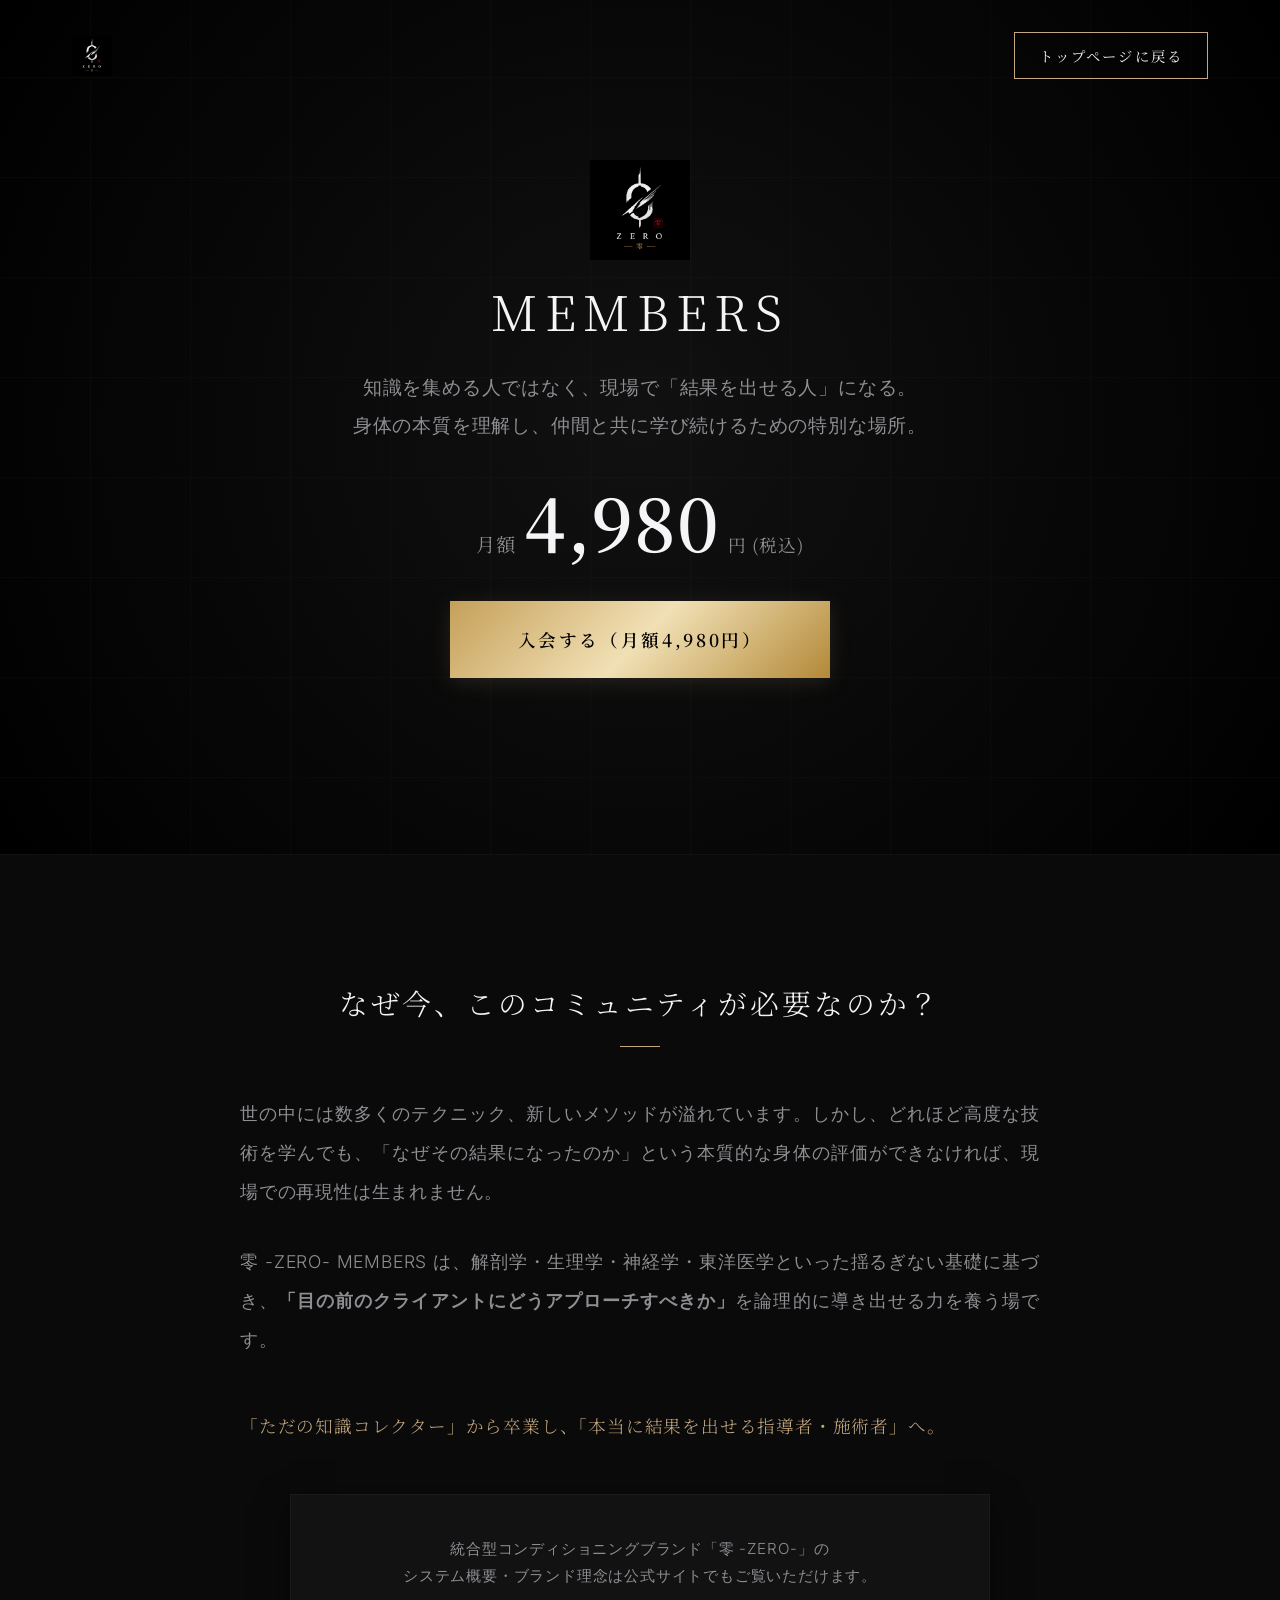
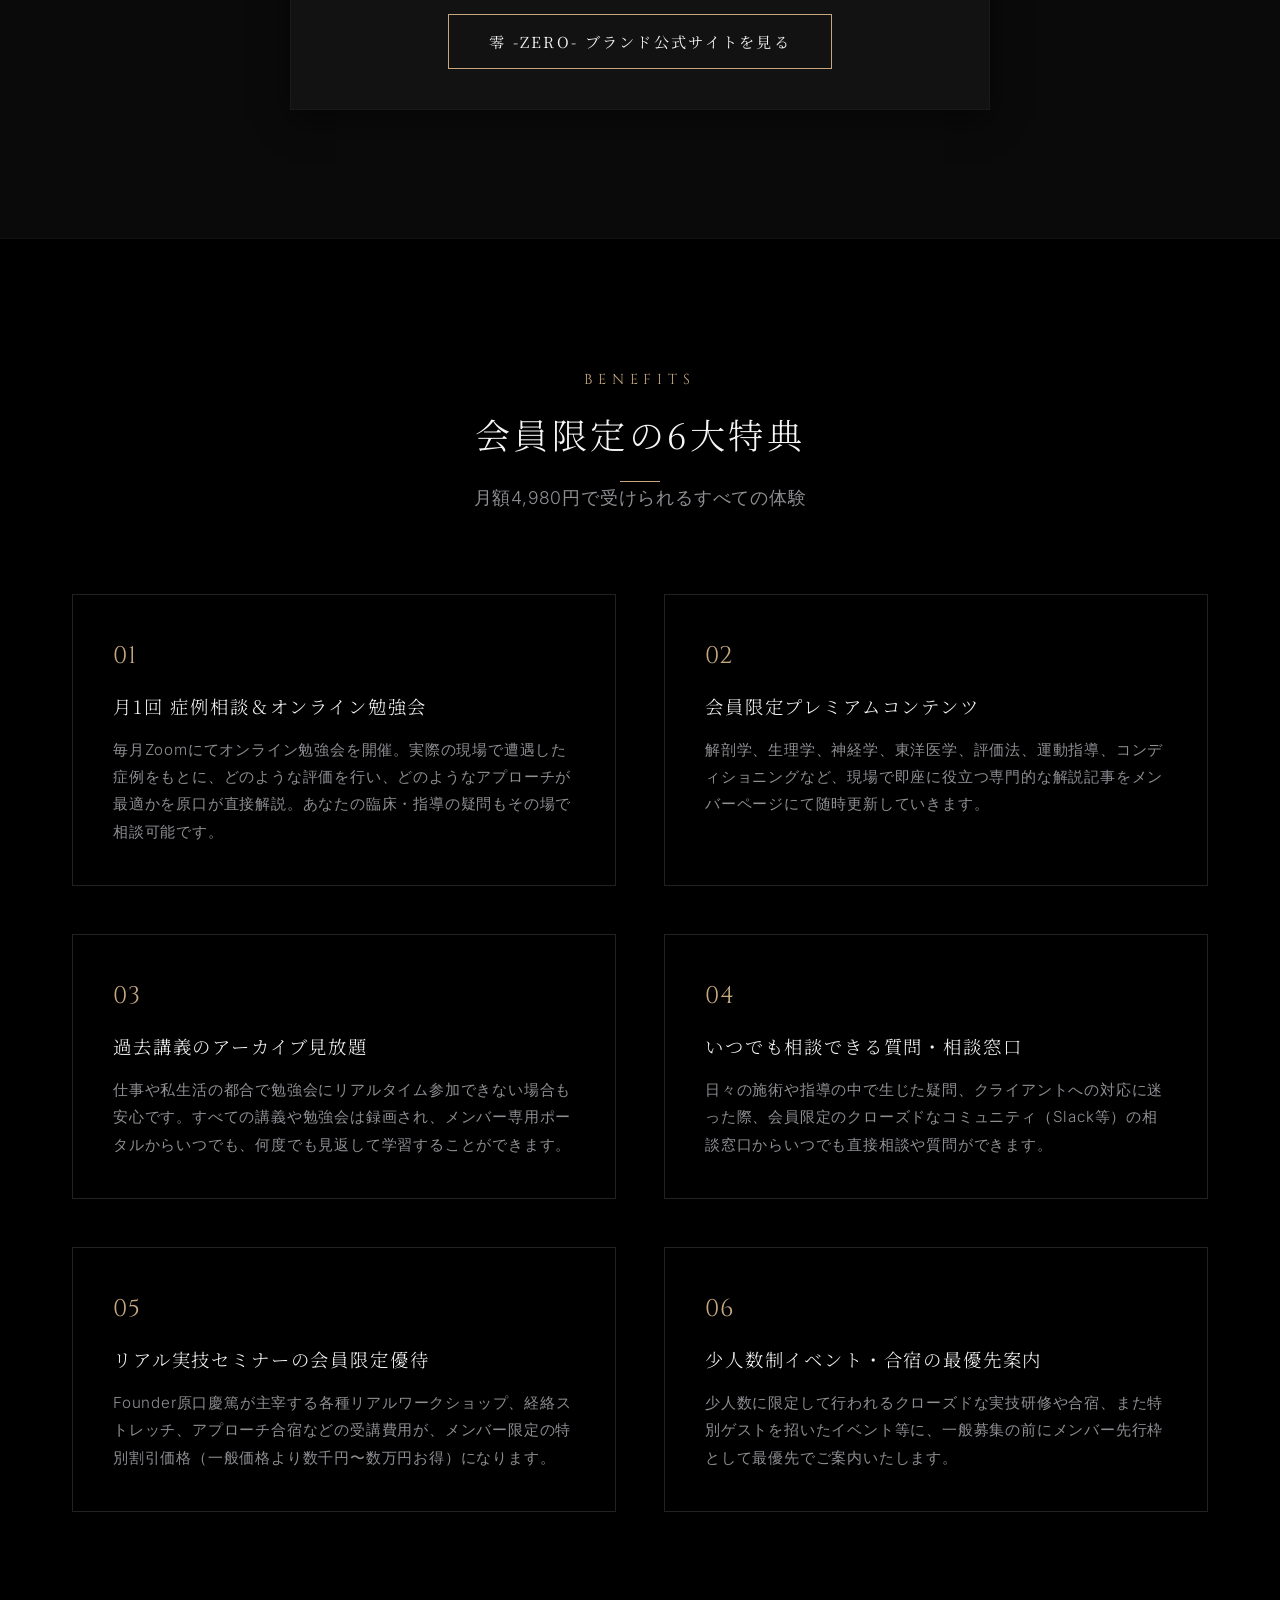
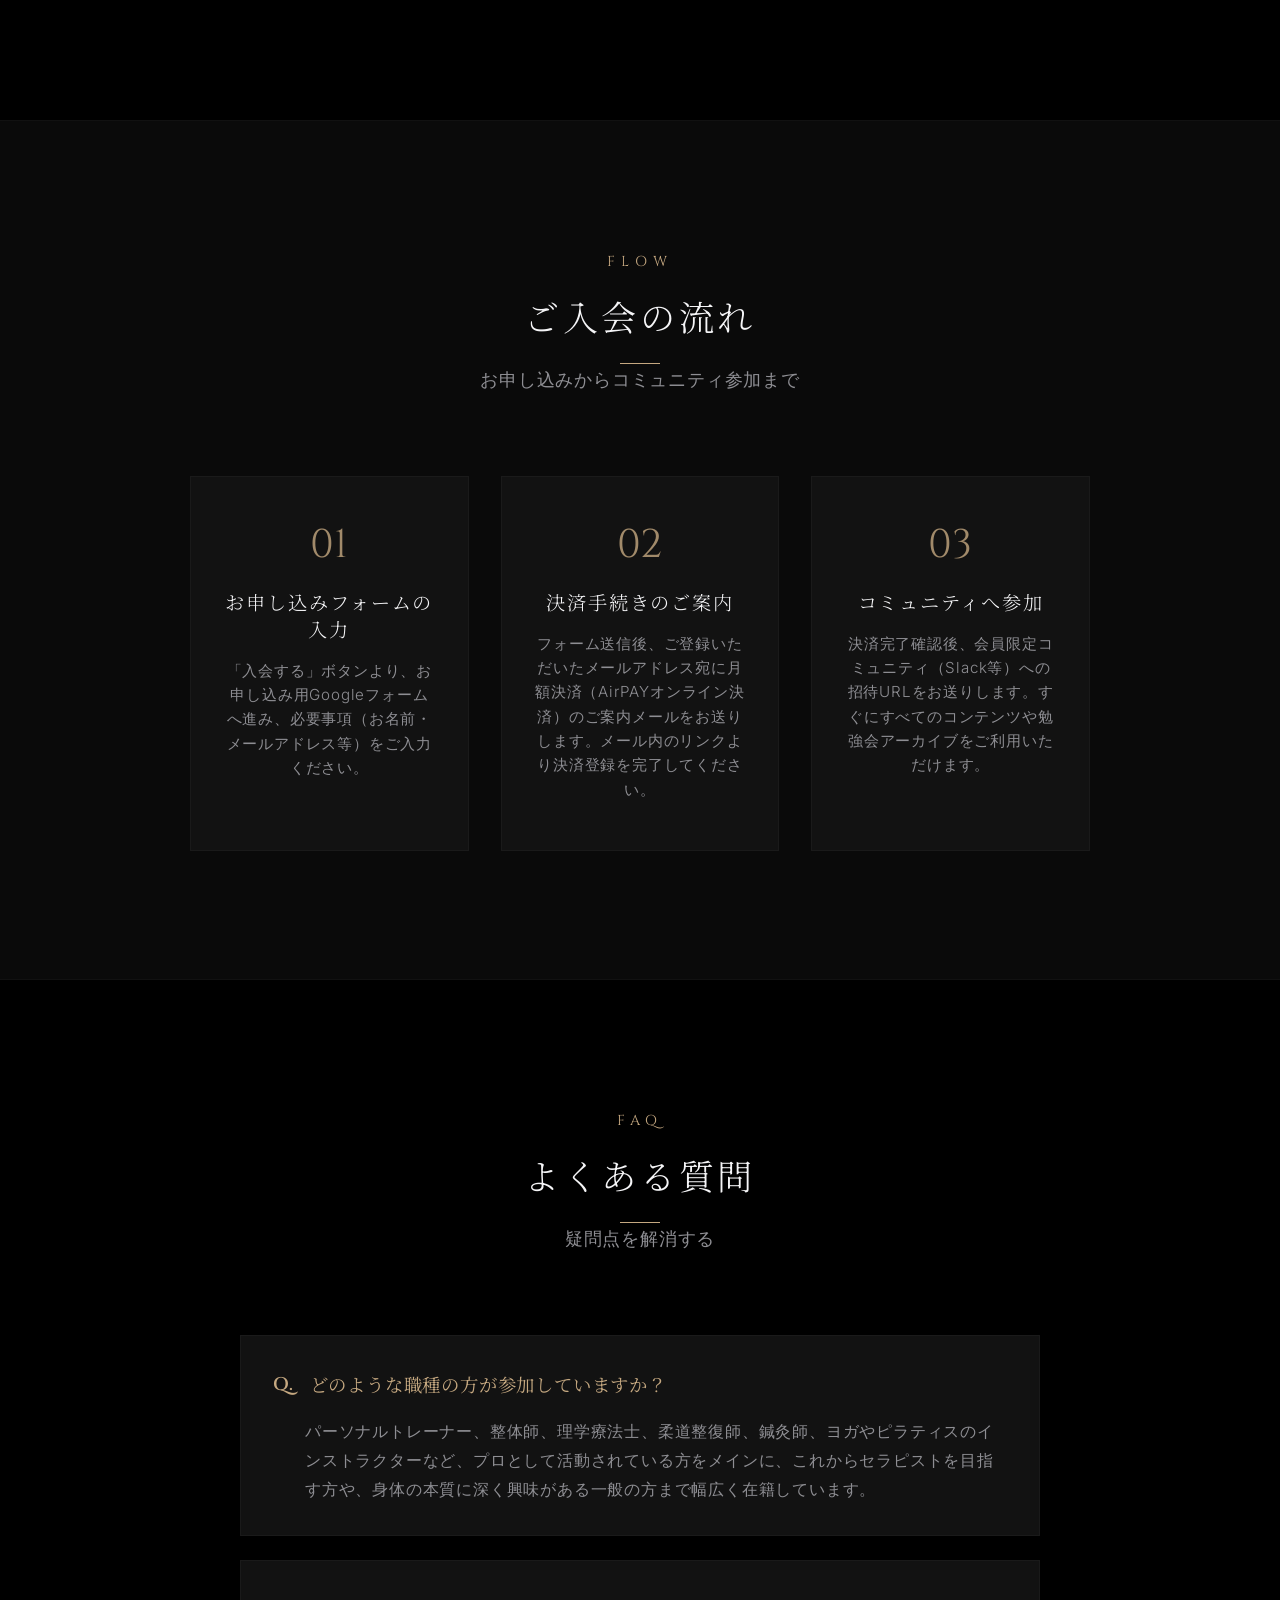
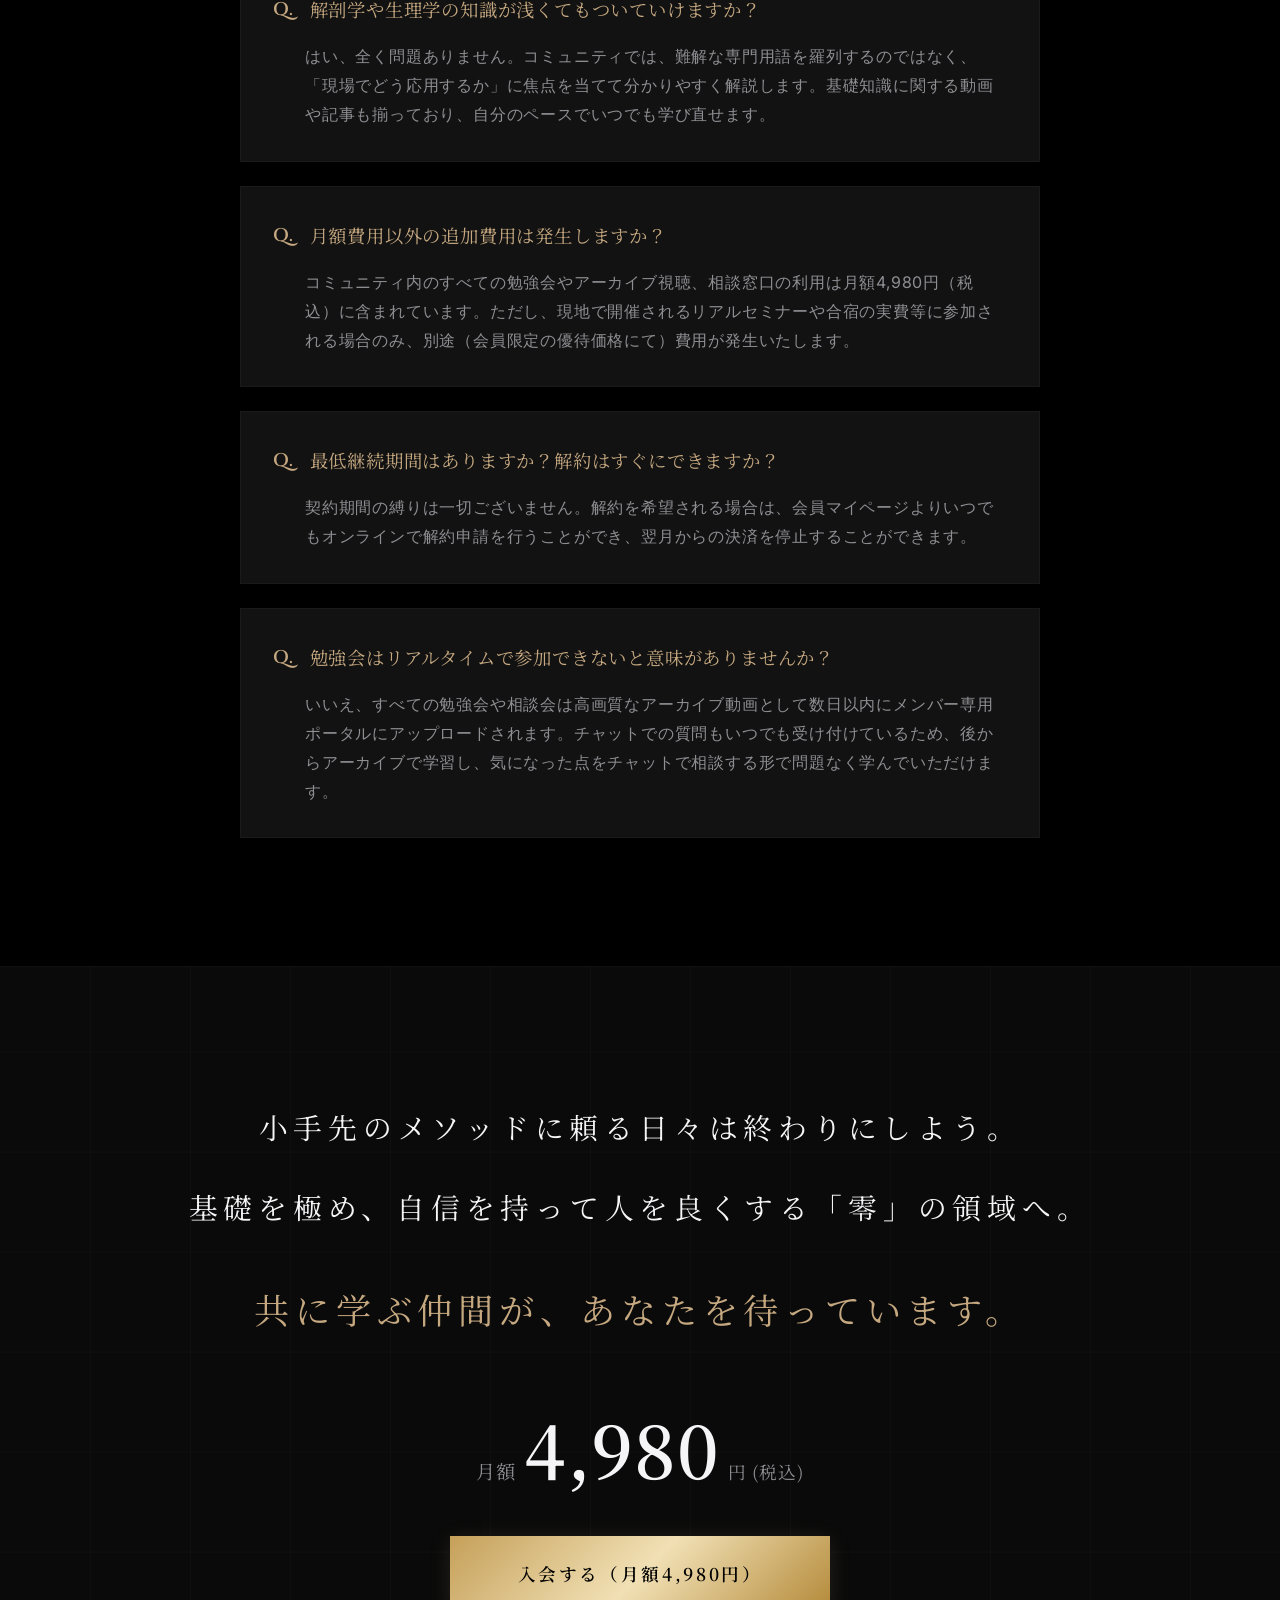
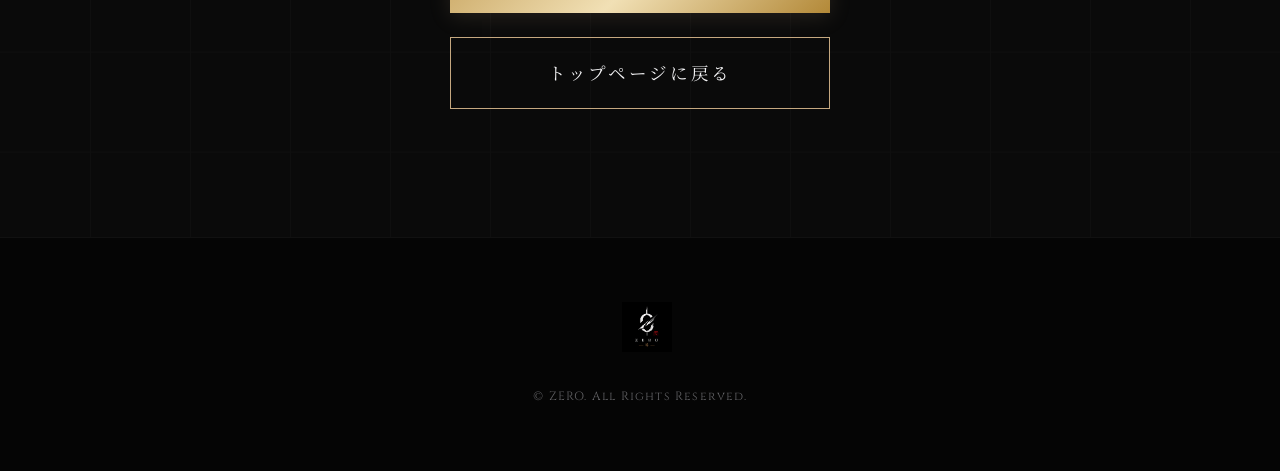
==== commit 8393f9e7: "Update: Remove outdated recruitment period from members detail page" ====
--- a/members.html
+++ b/members.html
@@ -153,11 +153,7 @@
                     身体の本質を理解し、仲間と共に学び続けるための特別な場所。
                 </p>
                 
-                <div style="text-align: center; margin-bottom: 1.5rem;">
-                    <span style="display: inline-block; background: #b02a2a; color: white; padding: 0.5rem 1.5rem; font-size: 1.1rem; font-weight: bold; border-radius: 4px; letter-spacing: 0.1em; margin-bottom: 1rem;">
-                        【8月1日〜3日の３日間限定募集】
-                    </span>
-                </div>
+
 
                 <div class="members-price-box" style="margin-bottom: 2.5rem;">
                     <span class="members-price-label">月額</span>
@@ -397,11 +393,7 @@
                     <span style="font-size: 2.2rem; color: var(--gold-primary); font-family: var(--font-serif); margin-top: 2rem; display: block;">共に学ぶ仲間が、あなたを待っています。</span>
                 </div>
 
-                <div style="text-align: center; margin-bottom: 1.5rem;">
-                    <span style="display: inline-block; background: #b02a2a; color: white; padding: 0.5rem 1.5rem; font-size: 1.1rem; font-weight: bold; border-radius: 4px; letter-spacing: 0.1em; margin-bottom: 1rem;">
-                        【8月1日〜3日の３日間限定募集】
-                    </span>
-                </div>
+
 
                 <div class="members-price-box" style="margin-bottom: 3rem; justify-content: center;">
                     <span class="members-price-label">月額</span>
